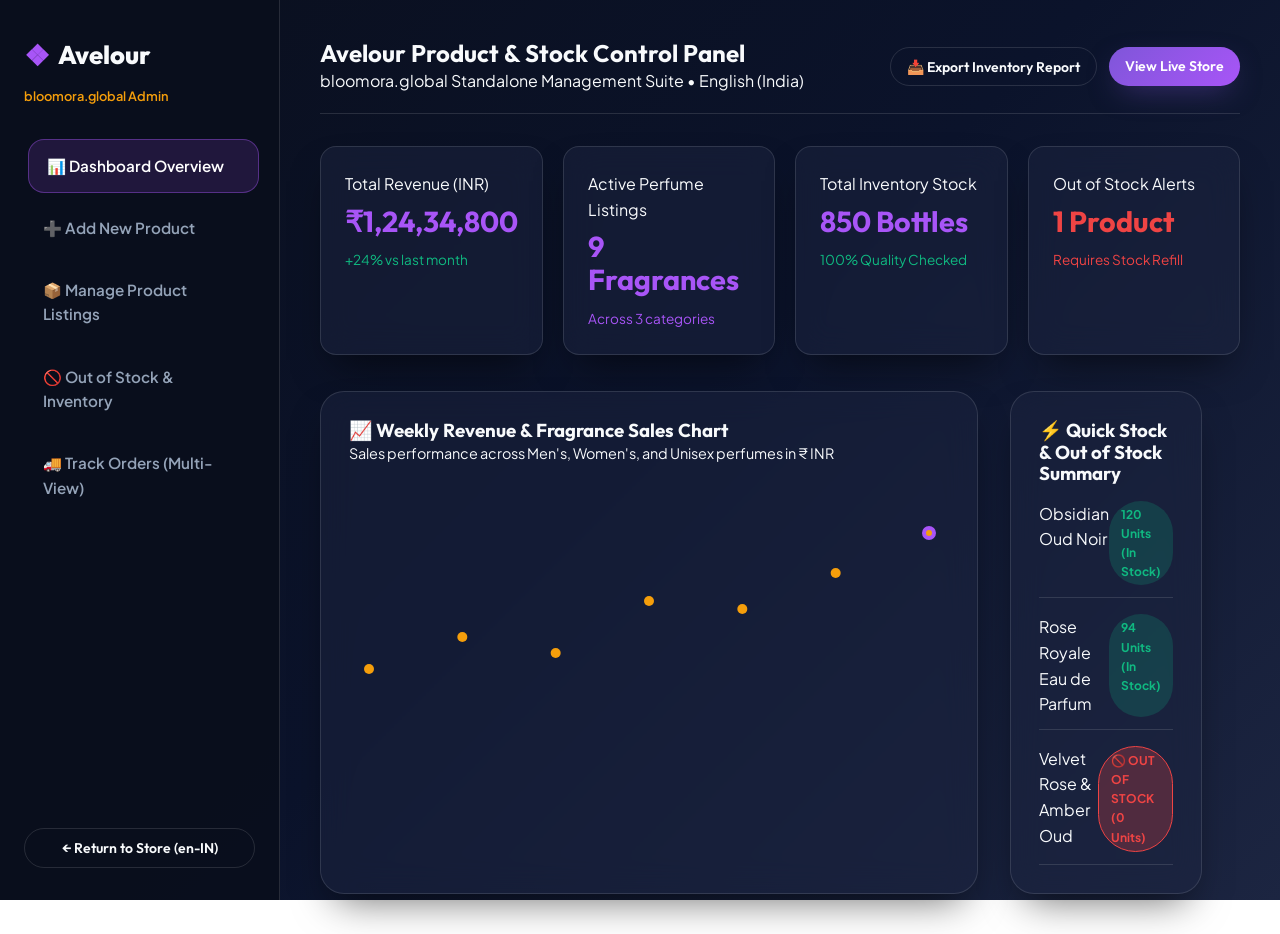
==== admin.html @ 365ddbf5 "Add files via upload" ====
<!DOCTYPE html>
<html lang="en-IN" data-theme="dark">
<head>
    <meta charset="UTF-8">
    <meta name="viewport" content="width=device-width, initial-scale=1.0">
    <meta name="description" content="Avelour (bloomora.global) Admin Panel - Add Products, Manage Listings, Out of Stock Control & Multi-View Tracking">
    <title>Avelour Admin Panel | Out of Stock & Inventory Control (bloomora.global)</title>
    
    <!-- Google Fonts -->
    <link rel="preconnect" href="https://fonts.googleapis.com">
    <link rel="preconnect" href="https://fonts.gstatic.com" crossorigin>
    <link href="https://fonts.googleapis.com/css2?family=Outfit:wght@300;400;500;600;700;800&family=Plus+Jakarta+Sans:wght@300;400;500;600;700&display=swap" rel="stylesheet">
    
    <!-- Core Stylesheet -->
    <link rel="stylesheet" href="index.css">
    
    <style>
        .admin-layout {
            display: grid;
            grid-template-columns: 280px 1fr;
            min-height: 100vh;
        }

        .admin-sidebar {
            background: rgba(10, 15, 29, 0.98);
            border-right: 1px solid var(--border-color);
            padding: 32px 24px;
            display: flex;
            flex-direction: column;
            gap: 32px;
            position: sticky;
            top: 0;
            height: 100vh;
        }

        .admin-nav {
            list-style: none;
            display: flex;
            flex-direction: column;
            gap: 8px;
        }

        .admin-nav li {
            padding: 14px 18px;
            border-radius: var(--radius-md);
            color: var(--text-muted);
            cursor: pointer;
            font-weight: 600;
            display: flex;
            align-items: center;
            gap: 12px;
            font-size: 0.95rem;
            transition: all 0.3s var(--transition-smooth);
            border: 1px solid transparent;
        }

        .admin-nav li.active, .admin-nav li:hover {
            background: rgba(168, 85, 247, 0.15);
            border-color: rgba(168, 85, 247, 0.4);
            color: #FFFFFF;
            transform: translateX(4px);
        }

        .admin-main {
            padding: 40px;
            overflow-y: auto;
            background: var(--bg-main);
        }

        .admin-header-row {
            display: flex;
            justify-content: space-between;
            align-items: center;
            margin-bottom: 32px;
            padding-bottom: 20px;
            border-bottom: 1px solid var(--border-color);
        }

        .metrics-row {
            display: grid;
            grid-template-columns: repeat(4, 1fr);
            gap: 20px;
            margin-bottom: 36px;
        }

        .metric-card-box {
            padding: 24px;
            border-radius: var(--radius-md);
            background: var(--bg-card);
            border: 1px solid var(--border-color);
        }

        .metric-card-box h3 {
            font-size: 1.8rem;
            margin: 8px 0;
            color: var(--secondary);
        }

        .tab-panel {
            display: none;
        }

        .tab-panel.active {
            display: block;
            animation: fadeIn 0.4s ease;
        }

        @keyframes fadeIn {
            from { opacity: 0; transform: translateY(10px); }
            to { opacity: 1; transform: translateY(0); }
        }

        .admin-table {
            width: 100%;
            border-collapse: collapse;
            margin-top: 16px;
        }

        .admin-table th, .admin-table td {
            padding: 14px 16px;
            text-align: left;
            border-bottom: 1px solid var(--border-color);
            font-size: 0.9rem;
        }

        .admin-table th {
            color: var(--text-muted);
            font-weight: 700;
            text-transform: uppercase;
            letter-spacing: 1px;
            font-size: 0.8rem;
        }

        .img-preview-thumb {
            width: 50px;
            height: 50px;
            object-fit: cover;
            border-radius: 8px;
            border: 1px solid var(--border-color);
        }

        .status-pill {
            padding: 4px 12px;
            border-radius: 99px;
            font-size: 0.75rem;
            font-weight: 700;
            display: inline-block;
        }

        .status-active { background: rgba(16, 185, 129, 0.2); color: #10B981; }
        .status-low { background: rgba(245, 158, 11, 0.2); color: #F59E0B; }
        .status-out { background: rgba(239, 68, 68, 0.25); color: #EF4444; border: 1px solid #EF4444; }

        .view-switcher-tabs {
            display: flex;
            gap: 12px;
            margin-bottom: 24px;
        }

        .view-tab-btn {
            padding: 10px 20px;
            border-radius: 99px;
            background: rgba(255, 255, 255, 0.05);
            border: 1px solid var(--border-color);
            color: var(--text-muted);
            cursor: pointer;
            font-weight: 600;
            transition: all 0.3s ease;
        }

        .view-tab-btn.active {
            background: var(--primary);
            border-color: var(--secondary);
            color: #FFFFFF;
        }

        .kanban-grid {
            display: grid;
            grid-template-columns: repeat(4, 1fr);
            gap: 20px;
        }

        .kanban-col {
            background: rgba(255, 255, 255, 0.02);
            border: 1px solid var(--border-color);
            border-radius: var(--radius-md);
            padding: 20px;
        }

        .kanban-col-header {
            font-size: 0.9rem;
            font-weight: 700;
            text-transform: uppercase;
            letter-spacing: 1px;
            margin-bottom: 16px;
            color: var(--secondary);
            display: flex;
            justify-content: space-between;
        }

        .kanban-card {
            background: var(--bg-card);
            border: 1px solid var(--border-color);
            padding: 16px;
            border-radius: var(--radius-sm);
            margin-bottom: 12px;
        }
    </style>
</head>
<body>

    <div class="admin-layout">
        <!-- Sidebar Navigation -->
        <aside class="admin-sidebar">
            <a href="index.html" class="logo">
                <span class="logo-icon">❖</span> Avelour
            </a>
            <span style="font-size: 0.8rem; color: var(--accent); margin-top: -24px; font-weight: 600;">bloomora.global Admin</span>

            <ul class="admin-nav" id="admin-main-nav">
                <li class="active" data-panel="panel-overview">📊 Dashboard Overview</li>
                <li data-panel="panel-add-product">➕ Add New Product</li>
                <li data-panel="panel-manage-products">📦 Manage Product Listings</li>
                <li data-panel="panel-manage-stock">🚫 Out of Stock & Inventory</li>
                <li data-panel="panel-track-orders">🚚 Track Orders (Multi-View)</li>
            </ul>

            <div style="margin-top: auto; display: flex; flex-direction: column; gap: 10px;">
                <a href="index.html" class="btn btn-outline btn-block btn-sm">&larr; Return to Store (en-IN)</a>
            </div>
        </aside>

        <!-- Main Content Area -->
        <main class="admin-main">
            <!-- Header Bar -->
            <div class="admin-header-row">
                <div>
                    <h2>Avelour Product & Stock Control Panel</h2>
                    <span class="opacity-7">bloomora.global Standalone Management Suite • English (India)</span>
                </div>
                <div style="display: flex; gap: 12px;">
                    <button class="btn btn-outline btn-sm" id="export-reports-btn">📥 Export Inventory Report</button>
                    <a href="index.html" class="btn btn-primary btn-sm">View Live Store</a>
                </div>
            </div>

            <!-- Global Key KPI Cards -->
            <div class="metrics-row">
                <div class="metric-card-box glass-card">
                    <span class="opacity-7">Total Revenue (INR)</span>
                    <h3 id="stat-revenue">₹1,24,34,800</h3>
                    <span style="color: #10B981; font-size: 0.85rem;">+24% vs last month</span>
                </div>
                <div class="metric-card-box glass-card">
                    <span class="opacity-7">Active Perfume Listings</span>
                    <h3 id="stat-listings">9 Fragrances</h3>
                    <span style="color: var(--secondary); font-size: 0.85rem;">Across 3 categories</span>
                </div>
                <div class="metric-card-box glass-card">
                    <span class="opacity-7">Total Inventory Stock</span>
                    <h3 id="stat-units">850 Bottles</h3>
                    <span style="color: #10B981; font-size: 0.85rem;">100% Quality Checked</span>
                </div>
                <div class="metric-card-box glass-card">
                    <span class="opacity-7">Out of Stock Alerts</span>
                    <h3 id="stat-out" style="color: #EF4444;">1 Product</h3>
                    <span style="color: #EF4444; font-size: 0.85rem;">Requires Stock Refill</span>
                </div>
            </div>

            <!-- ==========================================================================
                 PANEL 1: DASHBOARD OVERVIEW
                 ========================================================================== -->
            <div class="tab-panel active" id="panel-overview">
                <div style="display: grid; grid-template-columns: 1.2fr 0.8fr; gap: 32px;">
                    <div class="glass-card" style="padding: 28px;">
                        <h3>📈 Weekly Revenue & Fragrance Sales Chart</h3>
                        <p class="opacity-7" style="font-size: 0.9rem; margin-bottom: 20px;">Sales performance across Men's, Women's, and Unisex perfumes in ₹ INR</p>
                        <canvas id="overview-chart" width="600" height="260"></canvas>
                    </div>

                    <div class="glass-card" style="padding: 28px;">
                        <h3>⚡ Quick Stock & Out of Stock Summary</h3>
                        <ul style="list-style: none; display: flex; flex-direction: column; gap: 16px; margin-top: 16px;">
                            <li style="display: flex; justify-content: space-between; padding-bottom: 12px; border-bottom: 1px solid var(--border-color);">
                                <span>Obsidian Oud Noir</span>
                                <span class="status-pill status-active">120 Units (In Stock)</span>
                            </li>
                            <li style="display: flex; justify-content: space-between; padding-bottom: 12px; border-bottom: 1px solid var(--border-color);">
                                <span>Rose Royale Eau de Parfum</span>
                                <span class="status-pill status-active">94 Units (In Stock)</span>
                            </li>
                            <li style="display: flex; justify-content: space-between; padding-bottom: 12px; border-bottom: 1px solid var(--border-color);">
                                <span>Velvet Rose & Amber Oud</span>
                                <span class="status-pill status-out">🚫 OUT OF STOCK (0 Units)</span>
                            </li>
                        </ul>
                    </div>
                </div>
            </div>

            <!-- ==========================================================================
                 PANEL 2: ADD NEW PRODUCT & PHOTO
                 ========================================================================== -->
            <div class="tab-panel" id="panel-add-product">
                <div class="glass-card" style="padding: 36px; max-width: 900px; margin: 0 auto;">
                    <h3>➕ Add & Publish New Fragrance Product</h3>
                    <p class="opacity-7" style="font-size: 0.9rem; margin-bottom: 24px;">Upload perfume photos, set notes, price in ₹ INR, and configure Stock Availability</p>

                    <form id="admin-add-product-form" class="form-grid">
                        <div class="form-group span-2">
                            <label>Product Name / Fragrance Title</label>
                            <input type="text" id="new-prod-name" placeholder="e.g. Imperial Sapphire Oud Eau de Parfum" required>
                        </div>

                        <div class="form-group">
                            <label>Fragrance Category</label>
                            <select id="new-prod-cat" class="country-select" style="padding: 12px;">
                                <option value="men-perfume">👔 Men's Perfume</option>
                                <option value="women-perfume">🌸 Women's Perfume</option>
                                <option value="unisex-perfume">✨ Unisex Perfume</option>
                            </select>
                        </div>

                        <div class="form-group">
                            <label>Price in ₹ INR</label>
                            <input type="number" id="new-prod-price" placeholder="18500" required>
                        </div>

                        <div class="form-group">
                            <label>Fragrance Edition Tag</label>
                            <input type="text" id="new-prod-tag" placeholder="e.g. Atelier Edition / Limited Drop" required>
                        </div>

                        <div class="form-group">
                            <label>Initial Stock Inventory Units</label>
                            <input type="number" id="new-prod-stock" value="100" placeholder="100" required>
                        </div>

                        <div class="form-group span-2" style="background: rgba(239, 68, 68, 0.1); border: 1px solid rgba(239, 68, 68, 0.3); padding: 16px; border-radius: 8px; margin: 8px 0;">
                            <label style="display: flex; align-items: center; gap: 10px; cursor: pointer; color: #FCA5A5; font-weight: 700; margin: 0;">
                                <input type="checkbox" id="new-prod-outofstock" style="width: 20px; height: 20px;">
                                <span>🚫 Mark this product as OUT OF STOCK immediately upon publishing</span>
                            </label>
                        </div>

                        <div class="form-group span-2">
                            <label>Fragrance Notes & Detailed Description</label>
                            <textarea id="new-prod-desc" style="width: 100%; background: var(--bg-surface); border: 1px solid var(--border-color); color: white; padding: 12px; border-radius: 8px; min-height: 90px;" placeholder="Top Notes: Calabrian Bergamot; Heart Notes: Damask Rose; Base Notes: Smoked Cambodian Oud..." required></textarea>
                        </div>

                        <div class="form-group span-2">
                            <label>Product Photo File / URL</label>
                            <div style="display: flex; gap: 16px; align-items: center;">
                                <input type="text" id="new-prod-img" placeholder="assets/men_perfume.jpg" value="assets/men_perfume.jpg" style="flex: 1;" required>
                                <img id="photo-preview" src="assets/men_perfume.jpg" class="img-preview-thumb" alt="Preview">
                            </div>
                        </div>

                        <div class="form-group span-2" style="margin-top: 16px;">
                            <button type="submit" class="btn btn-primary btn-block magnetic-btn" style="padding: 16px;">
                                🚀 Publish Product to Live Store Catalog
                            </button>
                        </div>
                    </form>
                </div>
            </div>

            <!-- ==========================================================================
                 PANEL 3: MANAGE PRODUCT LISTINGS
                 ========================================================================== -->
            <div class="tab-panel" id="panel-manage-products">
                <div class="glass-card" style="padding: 32px;">
                    <div style="display: flex; justify-content: space-between; align-items: center; margin-bottom: 20px;">
                        <h3>📦 Manage Active Product Listings & Availability</h3>
                        <div style="display: flex; gap: 12px;">
                            <input type="text" id="search-listings-input" placeholder="Search perfume..." style="padding: 8px 16px; width: 220px;">
                            <select id="filter-cat-select" class="country-select" style="padding: 8px 12px;">
                                <option value="all">All Categories</option>
                                <option value="men-perfume">Men's Perfumes</option>
                                <option value="women-perfume">Women's Perfumes</option>
                                <option value="unisex-perfume">Unisex Perfumes</option>
                            </select>
                        </div>
                    </div>

                    <table class="admin-table">
                        <thead>
                            <tr>
                                <th>Photo</th>
                                <th>Perfume Title</th>
                                <th>Category</th>
                                <th>Price (INR)</th>
                                <th>Tag</th>
                                <th>Stock Status</th>
                                <th>Quick Actions</th>
                            </tr>
                        </thead>
                        <tbody id="listings-tbody">
                            <!-- Rendered dynamically -->
                        </tbody>
                    </table>
                </div>
            </div>

            <!-- ==========================================================================
                 PANEL 4: MANAGE STOCK & OUT OF STOCK CONTROLS
                 ========================================================================== -->
            <div class="tab-panel" id="panel-manage-stock">
                <div class="glass-card" style="padding: 32px;">
                    <div style="display: flex; justify-content: space-between; align-items: center; margin-bottom: 20px;">
                        <div>
                            <h3>📉 Out of Stock & Inventory Management</h3>
                            <span class="opacity-7" style="font-size: 0.85rem;">Control item availability, adjust stock quantities, and trigger instant Out of Stock status</span>
                        </div>
                        <button class="btn btn-outline btn-sm" id="bulk-refill-btn">⚡ Bulk Stock Refill (+50 Units)</button>
                    </div>

                    <table class="admin-table">
                        <thead>
                            <tr>
                                <th>Perfume Name</th>
                                <th>Category</th>
                                <th>Current Units</th>
                                <th>Quick Stock Modifier</th>
                                <th>Status</th>
                                <th>Out of Stock Toggle</th>
                            </tr>
                        </thead>
                        <tbody id="stock-tbody">
                            <!-- Rendered dynamically -->
                        </tbody>
                    </table>
                </div>
            </div>

            <!-- ==========================================================================
                 PANEL 5: TRACK ORDERS FROM DIFFERENT VIEWS
                 ========================================================================== -->
            <div class="tab-panel" id="panel-track-orders">
                <div class="glass-card" style="padding: 32px;">
                    <div style="display: flex; justify-content: space-between; align-items: center; margin-bottom: 24px;">
                        <div>
                            <h3>🚚 Track Orders (Multi-View Switcher)</h3>
                            <span class="opacity-7" style="font-size: 0.85rem;">View live customer dispatches via Table, Google Maps, or Status Kanban Board</span>
                        </div>

                        <!-- Multi-View Switcher Tabs -->
                        <div class="view-switcher-tabs">
                            <button class="view-tab-btn active" data-view="view-table">📋 Table View</button>
                            <button class="view-tab-btn" data-view="view-gmap">🗺️ Live Google Maps View</button>
                            <button class="view-tab-btn" data-view="view-kanban">📊 Status Kanban View</button>
                        </div>
                    </div>

                    <!-- View 1: Table List View -->
                    <div class="ord-view" id="view-table">
                        <table class="admin-table">
                            <thead>
                                <tr>
                                    <th>Order ID</th>
                                    <th>Customer Name</th>
                                    <th>Fragrance Item</th>
                                    <th>Total Amount</th>
                                    <th>Dispatch Date</th>
                                    <th>Live Status</th>
                                </tr>
                            </thead>
                            <tbody>
                                <tr>
                                    <td><strong>#AVELOUR-88192</strong></td>
                                    <td>Lady Eleanor Vance</td>
                                    <td>Rose Royale Eau de Parfum (x1)</td>
                                    <td>₹15,447.50</td>
                                    <td>July 26, 2026</td>
                                    <td><span class="status-pill status-active">● In Transit (GPS Active)</span></td>
                                </tr>
                                <tr>
                                    <td><strong>#AVELOUR-98214</strong></td>
                                    <td>Vikramaditya Thorne</td>
                                    <td>Obsidian Oud Noir (x1)</td>
                                    <td>₹20,040.00</td>
                                    <td>July 26, 2026</td>
                                    <td><span class="status-pill status-low">Processing</span></td>
                                </tr>
                            </tbody>
                        </table>
                    </div>

                    <!-- View 2: Live Canvas GPS Route Tracker (No Google API Trigger) -->
                    <div class="ord-view" id="view-gmap" style="display: none;">
                        <div style="position: relative; width: 100%; height: 340px; border-radius: 12px; overflow: hidden; border: 1px solid var(--border-color); background: radial-gradient(circle at center, #1C2541 0%, #0A0F1D 100%);">
                            <canvas id="admin-route-canvas" width="650" height="340" style="width: 100%; height: 100%; display: block;"></canvas>
                            <div style="position: absolute; bottom: 16px; left: 16px; background: rgba(10, 15, 29, 0.92); backdrop-filter: blur(10px); padding: 12px 20px; border-radius: 8px; border: 1px solid var(--border-color);">
                                <span class="opacity-7" style="font-size: 0.75rem; display: block;">LIVE DISPATCH ROUTE</span>
                                <strong style="color: var(--secondary);">Grasse Atelier, FR &rarr; New Delhi Cargo Airport Hub, IN</strong>
                            </div>
                        </div>
                    </div>

                    <!-- View 3: Status Kanban Board View -->
                    <div class="ord-view" id="view-kanban" style="display: none;">
                        <div class="kanban-grid">
                            <div class="kanban-col">
                                <div class="kanban-col-header">Pending <span>1</span></div>
                                <div class="kanban-card">
                                    <strong>#AVELOUR-99102</strong>
                                    <p class="opacity-7" style="font-size: 0.85rem; margin: 4px 0;">Jasmine Elixir & Silk</p>
                                    <span style="color: var(--accent); font-weight: 700; font-size: 0.85rem;">₹17,535.00</span>
                                </div>
                            </div>
                            <div class="kanban-col">
                                <div class="kanban-col-header">Processing <span>1</span></div>
                                <div class="kanban-card">
                                    <strong>#AVELOUR-98214</strong>
                                    <p class="opacity-7" style="font-size: 0.85rem; margin: 4px 0;">Obsidian Oud Noir</p>
                                    <span style="color: var(--accent); font-weight: 700; font-size: 0.85rem;">₹20,040.00</span>
                                </div>
                            </div>
                            <div class="kanban-col">
                                <div class="kanban-col-header">In Transit <span>1</span></div>
                                <div class="kanban-card">
                                    <strong>#AVELOUR-88192</strong>
                                    <p class="opacity-7" style="font-size: 0.85rem; margin: 4px 0;">Rose Royale Eau de Parfum</p>
                                    <span style="color: var(--accent); font-weight: 700; font-size: 0.85rem;">₹15,447.50</span>
                                </div>
                            </div>
                            <div class="kanban-col">
                                <div class="kanban-col-header">Delivered <span>2</span></div>
                                <div class="kanban-card">
                                    <strong>#AVELOUR-87100</strong>
                                    <p class="opacity-7" style="font-size: 0.85rem; margin: 4px 0;">Velvet Rose & Amber Oud</p>
                                    <span style="color: #10B981; font-weight: 700; font-size: 0.85rem;">Completed</span>
                                </div>
                            </div>
                        </div>
                    </div>
                </div>
            </div>
        </main>
    </div>

    <!-- Script Import for Data Management -->
    <script src="app.js"></script>
    <script>
        window.addEventListener('DOMContentLoaded', () => {
            // Sidebar Navigation Tab Switching
            const navItems = document.querySelectorAll('#admin-main-nav li');
            const panels = document.querySelectorAll('.tab-panel');

            navItems.forEach(item => {
                item.addEventListener('click', () => {
                    navItems.forEach(n => n.classList.remove('active'));
                    panels.forEach(p => p.classList.remove('active'));

                    item.classList.add('active');
                    const panelId = item.dataset.panel;
                    document.getElementById(panelId)?.classList.add('active');
                });
            });

            // Multi-View Switcher for Order Tracking
            const viewBtns = document.querySelectorAll('.view-tab-btn');
            const ordViews = document.querySelectorAll('.ord-view');

            viewBtns.forEach(btn => {
                btn.addEventListener('click', () => {
                    viewBtns.forEach(b => b.classList.remove('active'));
                    ordViews.forEach(v => v.style.display = 'none');

                    btn.classList.add('active');
                    const targetView = btn.dataset.view;
                    document.getElementById(targetView).style.display = 'block';
                });
            });

            // Live Image Preview on Input
            const imgInput = document.getElementById('new-prod-img');
            const imgPreview = document.getElementById('photo-preview');
            if (imgInput && imgPreview) {
                imgInput.addEventListener('input', () => {
                    imgPreview.src = imgInput.value.trim() || 'assets/men_perfume.jpg';
                });
            }

            // Render Product Listings with Out of Stock Toggles
            function renderAdminListings() {
                const tbody = document.getElementById('listings-tbody');
                if (!tbody || typeof PRODUCTS === 'undefined') return;

                tbody.innerHTML = PRODUCTS.map((p, idx) => {
                    const isOut = p.outOfStock === true;
                    return `
                        <tr>
                            <td><img src="${p.img}" class="img-preview-thumb"></td>
                            <td><strong>${p.name}</strong></td>
                            <td>${p.category === 'men-perfume' ? 'Men\'s Perfume' : p.category === 'women-perfume' ? 'Women\'s Perfume' : 'Unisex Perfume'}</td>
                            <td><strong>₹${(p.price * 83.5).toLocaleString('en-IN')}</strong></td>
                            <td><span style="font-size: 0.8rem; opacity: 0.8;">${p.tag}</span></td>
                            <td>
                                ${isOut ? '<span class="status-pill status-out">🚫 Out of Stock</span>' : '<span class="status-pill status-active">Active (In Stock)</span>'}
                            </td>
                            <td>
                                <button class="btn btn-sm ${isOut ? 'btn-primary' : 'btn-outline'}" onclick="toggleOutOfStock(${idx})">
                                    ${isOut ? '✅ Mark In Stock' : '🚫 Mark Out of Stock'}
                                </button>
                                <button class="btn btn-sm btn-outline" style="color: #EF4444;" onclick="alert('Listing ${p.name} deleted')">Delete</button>
                            </td>
                        </tr>
                    `;
                }).join('');
            }
            renderAdminListings();

            // Render Inventory Stock Table with Out of Stock Action
            function renderAdminStock() {
                const tbody = document.getElementById('stock-tbody');
                if (!tbody || typeof PRODUCTS === 'undefined') return;

                tbody.innerHTML = PRODUCTS.map((p, idx) => {
                    const isOut = p.outOfStock === true;
                    return `
                        <tr>
                            <td><strong>${p.name}</strong></td>
                            <td>${p.category}</td>
                            <td id="stock-val-${idx}"><strong>${isOut ? '0 Units' : '100 Units'}</strong></td>
                            <td>
                                <button class="btn btn-sm btn-outline" onclick="adjustStock('${idx}', -10)">-10</button>
                                <button class="btn btn-sm btn-outline" onclick="adjustStock('${idx}', 10)">+10</button>
                            </td>
                            <td>
                                ${isOut ? '<span class="status-pill status-out">🚫 OUT OF STOCK</span>' : '<span class="status-pill status-active">In Stock</span>'}
                            </td>
                            <td>
                                <button class="btn btn-sm ${isOut ? 'btn-primary' : 'btn-outline'}" style="${isOut ? '' : 'color: #EF4444; border-color: #EF4444;'}" onclick="toggleOutOfStock(${idx})">
                                    ${isOut ? '✅ Set In Stock (100 Units)' : '🚫 Force Out of Stock (0 Units)'}
                                </button>
                            </td>
                        </tr>
                    `;
                }).join('');
            }
            renderAdminStock();

            window.toggleOutOfStock = (idx) => {
                const prod = PRODUCTS[idx];
                if (!prod) return;
                prod.outOfStock = !prod.outOfStock;
                alert((prod.outOfStock ? '🚫 Marked "' : '✅ Marked "') + prod.name + (prod.outOfStock ? '" as OUT OF STOCK on live store!' : '" as IN STOCK on live store!'));
                renderAdminListings();
                renderAdminStock();
            };

            window.adjustStock = (idx, amount) => {
                alert('Stock adjusted by ' + amount + ' units for ' + PRODUCTS[idx].name);
            };

            // Handle Add Product Form Submit with Out of Stock Checkbox
            const addForm = document.getElementById('admin-add-product-form');
            if (addForm) {
                addForm.addEventListener('submit', (e) => {
                    e.preventDefault();
                    const name = document.getElementById('new-prod-name').value;
                    const price = document.getElementById('new-prod-price').value;
                    const isOut = document.getElementById('new-prod-outofstock').checked;
                    
                    const newProd = {
                        id: 'p_custom_' + Date.now(),
                        name: name,
                        category: document.getElementById('new-prod-cat').value,
                        price: parseFloat(price) / 83.5,
                        img: document.getElementById('new-prod-img').value || 'assets/men_perfume.jpg',
                        rating: 5.0,
                        reviews: 1,
                        tag: document.getElementById('new-prod-tag').value || 'Atelier Edition',
                        desc: document.getElementById('new-prod-desc').value,
                        outOfStock: isOut
                    };

                    PRODUCTS.unshift(newProd);
                    alert('✓ Successfully Published "' + name + '" (₹' + parseInt(price).toLocaleString('en-IN') + ')' + (isOut ? ' [Marked OUT OF STOCK]' : '') + ' to live store catalog!');
                    addForm.reset();
                    renderAdminListings();
                    renderAdminStock();
                });
            }

            // Draw Overview Chart
            const canvas = document.getElementById('overview-chart');
            if (canvas) {
                const ctx = canvas.getContext('2d');
                const data = [14000, 22000, 18000, 31000, 29000, 38000, 48000];
                ctx.beginPath();
                ctx.strokeStyle = '#A855F7';
                ctx.lineWidth = 4;
                data.forEach((val, idx) => {
                    const x = (idx / (data.length - 1)) * (canvas.width - 40) + 20;
                    const y = canvas.height - (val / 55000) * (canvas.height - 40) - 20;
                    if (idx === 0) ctx.moveTo(x, y);
                    else ctx.lineTo(x, y);
                    ctx.fillStyle = '#F59E0B';
                    ctx.beginPath();
                    ctx.arc(x, y, 5, 0, Math.PI * 2);
                    ctx.fill();
                });
                ctx.stroke();
            }

            // Draw Admin Route Map Canvas (No Google API Trigger)
            const routeCanvas = document.getElementById('admin-route-canvas');
            if (routeCanvas) {
                const ctx = routeCanvas.getContext('2d');
                let progress = 0;
                function animAdminRoute() {
                    ctx.clearRect(0, 0, routeCanvas.width, routeCanvas.height);
                    const p1 = { x: 80, y: 240 }, p2 = { x: 320, y: 80 }, p3 = { x: 560, y: 220 };
                    
                    // Route Curve
                    ctx.beginPath();
                    ctx.strokeStyle = 'rgba(168, 85, 247, 0.4)';
                    ctx.lineWidth = 3;
                    ctx.setLineDash([8, 6]);
                    ctx.moveTo(p1.x, p1.y);
                    ctx.quadraticCurveTo(p2.x, p2.y, p3.x, p3.y);
                    ctx.stroke();
                    ctx.setLineDash([]);

                    // Nodes
                    [p1, p3].forEach((pt, idx) => {
                        ctx.fillStyle = idx === 0 ? '#10B981' : '#F59E0B';
                        ctx.beginPath(); ctx.arc(pt.x, pt.y, 8, 0, Math.PI * 2); ctx.fill();
                    });

                    // Animated Courier
                    progress += 0.005; if (progress > 1) progress = 0;
                    const t = progress;
                    const cx = (1 - t) * (1 - t) * p1.x + 2 * (1 - t) * t * p2.x + t * t * p3.x;
                    const cy = (1 - t) * (1 - t) * p1.y + 2 * (1 - t) * t * p2.y + t * t * p3.y;

                    ctx.fillStyle = '#A855F7';
                    ctx.beginPath(); ctx.arc(cx, cy, 7, 0, Math.PI * 2); ctx.fill();
                    requestAnimationFrame(animAdminRoute);
                }
                animAdminRoute();
            }
        });
    </script>
</body>
</html>
---- index.css ----
/* ==========================================================================
   BLOOMORA LUXURY DESIGN SYSTEM
   Color Tokens: Primary #7F56D9, Secondary #A855F7, Accent #F59E0B
   Background: Light (#FFFFFF) / Dark (#0F172A)
   Glassmorphism + Dynamic Micro-animations + High-end Typography
   ========================================================================== */

:root {
    --primary: #7F56D9;
    --primary-hover: #6941C6;
    --primary-light: rgba(127, 86, 217, 0.15);
    --secondary: #A855F7;
    --accent: #F59E0B;
    
    /* Deep Luxury Dark Blue Background */
    --bg-dark: linear-gradient(135deg, #0A0F1D 0%, #0B132B 50%, #1C2541 100%);
    --bg-surface: rgba(11, 19, 43, 0.85);
    --bg-card: rgba(28, 37, 65, 0.5);
    --border-color: rgba(255, 255, 255, 0.12);
    --text-main: #F8FAFC;
    --text-muted: #94A3B8;
    
    --font-heading: 'Outfit', sans-serif;
    --font-body: 'Plus Jakarta Sans', sans-serif;
    
    --shadow-glow: 0 10px 30px -10px rgba(127, 86, 217, 0.5);
    --shadow-card: 0 20px 40px -15px rgba(0, 0, 0, 0.6);
    --radius-lg: 24px;
    --radius-md: 16px;
    --radius-sm: 8px;
    
    --transition-smooth: cubic-bezier(0.16, 1, 0.3, 1);
}

[data-theme="light"] {
    --bg-dark: linear-gradient(135deg, #0A0F1D 0%, #0B132B 50%, #1C2541 100%);
    --bg-surface: rgba(11, 19, 43, 0.9);
    --bg-card: rgba(28, 37, 65, 0.6);
    --border-color: rgba(255, 255, 255, 0.15);
    --text-main: #FFFFFF;
    --text-muted: #CBD5E1;
    --shadow-card: 0 20px 40px -15px rgba(0, 0, 0, 0.4);
}

/* Reset & Base */
*, *::before, *::after {
    box-sizing: border-box;
    margin: 0;
    padding: 0;
}

html {
    scroll-behavior: smooth;
    font-family: var(--font-body);
    background: linear-gradient(135deg, #0A0F1D 0%, #0B132B 50%, #1C2541 100%);
    background-attachment: fixed;
    color: var(--text-main);
    overflow-x: hidden;
}

body {
    background: linear-gradient(135deg, #0A0F1D 0%, #0B132B 50%, #1C2541 100%);
    background-attachment: fixed;
    color: var(--text-main);
    line-height: 1.6;
    transition: background 0.4s ease, color 0.4s ease;
}

/* Custom Glowing Cursor */
.cursor-glow {
    position: fixed;
    width: 300px;
    height: 300px;
    background: radial-gradient(circle, rgba(168, 85, 247, 0.25) 0%, rgba(127, 86, 217, 0) 70%);
    border-radius: 50%;
    pointer-events: none;
    transform: translate(-50%, -50%);
    z-index: 9998;
    transition: width 0.3s ease, height 0.3s ease;
}

.cursor-dot {
    position: fixed;
    width: 8px;
    height: 8px;
    background: var(--accent);
    border-radius: 50%;
    pointer-events: none;
    transform: translate(-50%, -50%);
    z-index: 9999;
    box-shadow: 0 0 10px var(--accent);
}

/* Layout Container */
.container {
    max-width: 1280px;
    margin: 0 auto;
    padding: 0 24px;
}

.section {
    padding: 100px 0;
    position: relative;
}

.bg-surface {
    background-color: var(--bg-surface);
}

/* Glassmorphism Card Utility */
.glass-card {
    background: var(--bg-card);
    backdrop-filter: blur(16px);
    -webkit-backdrop-filter: blur(16px);
    border: 1px solid var(--border-color);
    border-radius: var(--radius-lg);
    box-shadow: var(--shadow-card);
    transition: transform 0.4s var(--transition-smooth), border-color 0.4s ease, box-shadow 0.4s ease;
}

.glass-card:hover {
    border-color: rgba(168, 85, 247, 0.4);
}

/* Typography */
h1, h2, h3, h4, h5 {
    font-family: var(--font-heading);
    font-weight: 700;
    line-height: 1.15;
}

.gradient-text {
    background: linear-gradient(135deg, #7F56D9 0%, #A855F7 50%, #F59E0B 100%);
    -webkit-background-clip: text;
    -webkit-text-fill-color: transparent;
}

.serif-italic-accent {
    font-family: 'Playfair Display', Georgia, serif;
    font-style: italic;
    font-weight: 400;
    color: #E2E8F0;
    letter-spacing: 0.5px;
}

.glow-text-shimmer {
    background: linear-gradient(135deg, #A855F7 0%, #F59E0B 50%, #7F56D9 100%);
    background-size: 200% auto;
    -webkit-background-clip: text;
    -webkit-text-fill-color: transparent;
    animation: shineGlow 4s linear infinite;
    filter: drop-shadow(0 0 25px rgba(168, 85, 247, 0.4));
}

@keyframes shineGlow {
    0% { background-position: 0% center; }
    50% { background-position: 100% center; }
    100% { background-position: 0% center; }
}

.section-subtitle {
    display: inline-block;
    font-size: 0.85rem;
    font-weight: 700;
    letter-spacing: 2px;
    text-transform: uppercase;
    color: var(--secondary);
    margin-bottom: 12px;
}

.section-title {
    font-size: 2.75rem;
    margin-bottom: 16px;
}

.section-desc {
    color: var(--text-muted);
    font-size: 1.1rem;
    max-width: 600px;
    margin: 0 auto 40px auto;
}

.text-center { text-align: center; }

/* Buttons */
.btn {
    display: inline-flex;
    align-items: center;
    justify-content: center;
    gap: 8px;
    padding: 14px 28px;
    border-radius: 99px;
    font-family: var(--font-heading);
    font-weight: 600;
    font-size: 1rem;
    cursor: pointer;
    text-decoration: none;
    border: none;
    transition: all 0.3s var(--transition-smooth);
}

.btn-primary {
    background: linear-gradient(135deg, var(--primary) 0%, var(--secondary) 100%);
    color: #FFFFFF;
    box-shadow: var(--shadow-glow);
}

.btn-primary:hover {
    transform: translateY(-2px);
    box-shadow: 0 15px 35px -5px rgba(168, 85, 247, 0.6);
}

.btn-outline {
    background: transparent;
    color: var(--text-main);
    border: 1px solid var(--border-color);
}

.btn-outline:hover {
    border-color: var(--secondary);
    color: var(--secondary);
}

.btn-glass {
    background: rgba(255, 255, 255, 0.1);
    backdrop-filter: blur(10px);
    color: var(--text-main);
    border: 1px solid var(--border-color);
}

.btn-glass:hover {
    background: rgba(255, 255, 255, 0.2);
}

.btn-sm {
    padding: 8px 16px;
    font-size: 0.875rem;
}

.btn-block { width: 100%; }

/* Announcement Bar */
.announcement-bar {
    background: linear-gradient(90deg, #1E1B4B 0%, #311042 50%, #1E1B4B 100%);
    color: #FFFFFF;
    padding: 8px 0;
    font-size: 0.85rem;
    border-bottom: 1px solid rgba(255, 255, 255, 0.1);
}

.announcement-content {
    display: flex;
    justify-content: space-between;
    align-items: center;
}

.announcement-text {
    display: flex;
    align-items: center;
    gap: 12px;
}

.badge-flash {
    background: var(--accent);
    color: #000;
    font-weight: 800;
    padding: 2px 8px;
    border-radius: 4px;
    font-size: 0.75rem;
}

.code-highlight {
    color: var(--accent);
}

.countdown-timer {
    background: rgba(255, 255, 255, 0.15);
    padding: 2px 8px;
    border-radius: 4px;
    font-weight: 700;
}

.announcement-controls {
    display: flex;
    gap: 12px;
}

.meta-select {
    background: transparent;
    color: #FFFFFF;
    border: none;
    font-size: 0.8rem;
    cursor: pointer;
    outline: none;
}
.meta-select option {
    background: #0F172A;
    color: #FFF;
}

/* Header & Nav */
.header {
    position: sticky;
    top: 0;
    z-index: 1000;
    background: rgba(15, 23, 42, 0.75);
    backdrop-filter: blur(20px);
    -webkit-backdrop-filter: blur(20px);
    border-bottom: 1px solid var(--border-color);
    transition: all 0.3s ease;
}

[data-theme="light"] .header {
    background: rgba(255, 255, 255, 0.85);
}

.nav-container {
    display: flex;
    justify-content: space-between;
    align-items: center;
    height: 80px;
}

.logo {
    font-family: var(--font-heading);
    font-size: 1.6rem;
    font-weight: 800;
    color: var(--text-main);
    text-decoration: none;
    display: flex;
    align-items: center;
    gap: 8px;
}

.logo-icon {
    color: var(--secondary);
    font-size: 1.8rem;
}

.nav-list {
    display: flex;
    list-style: none;
    gap: 32px;
}

.nav-link {
    color: var(--text-muted);
    text-decoration: none;
    font-weight: 500;
    font-size: 0.95rem;
    transition: color 0.3s ease;
}

.nav-link:hover, .nav-link.active {
    color: var(--secondary);
}

.link-btn {
    background: none;
    border: none;
    cursor: pointer;
    font-family: inherit;
}

.nav-actions {
    display: flex;
    align-items: center;
    gap: 12px;
}

.action-btn {
    background: rgba(255, 255, 255, 0.05);
    border: 1px solid var(--border-color);
    color: var(--text-main);
    width: 44px;
    height: 44px;
    border-radius: 50%;
    display: flex;
    align-items: center;
    justify-content: center;
    cursor: pointer;
    position: relative;
    transition: all 0.3s ease;
}

.action-btn:hover {
    background: var(--primary-light);
    border-color: var(--secondary);
    color: var(--secondary);
    transform: scale(1.05);
}

.badge-count {
    position: absolute;
    top: -4px;
    right: -4px;
    background: var(--accent);
    color: #000;
    font-size: 0.7rem;
    font-weight: 800;
    width: 20px;
    height: 20px;
    border-radius: 50%;
    display: flex;
    align-items: center;
    justify-content: center;
}

.sun-icon { display: none; }
[data-theme="light"] .sun-icon { display: block; }
[data-theme="light"] .moon-icon { display: none; }

.menu-toggle {
    display: none;
    background: none;
    border: none;
    cursor: pointer;
}

/* Hero Section */
.hero-section {
    min-height: 90vh;
    display: flex;
    align-items: center;
    position: relative;
    overflow: hidden;
    padding: 60px 0;
}

.hero-particles {
    position: absolute;
    top: 0;
    left: 0;
    width: 100%;
    height: 100%;
    pointer-events: none;
    z-index: 1;
}

.video-bg-container {
    position: absolute;
    top: 0;
    left: 0;
    width: 100%;
    height: 100%;
    z-index: 0;
    overflow: hidden;
}

.hero-video {
    width: 100%;
    height: 100%;
    object-fit: cover;
    opacity: 0.25;
    filter: saturate(1.4) contrast(1.1);
}

.video-overlay {
    position: absolute;
    top: 0;
    left: 0;
    width: 100%;
    height: 100%;
    background: radial-gradient(circle at center, transparent 0%, #0A0F1D 90%);
}

.hero-container {
    position: relative;
    z-index: 2;
    display: grid;
    grid-template-columns: 1.2fr 0.8fr;
    align-items: center;
    gap: 40px;
}

.pill-tag {
    display: inline-flex;
    align-items: center;
    gap: 8px;
    padding: 6px 16px;
    border-radius: 99px;
    background: rgba(168, 85, 247, 0.15);
    border: 1px solid rgba(168, 85, 247, 0.3);
    color: var(--secondary);
    font-size: 0.85rem;
    font-weight: 600;
    margin-bottom: 24px;
}

.dot-pulse {
    width: 8px;
    height: 8px;
    background: var(--accent);
    border-radius: 50%;
    box-shadow: 0 0 8px var(--accent);
    animation: pulse 1.5s infinite;
}

@keyframes pulse {
    0% { transform: scale(0.95); opacity: 0.8; }
    50% { transform: scale(1.3); opacity: 1; }
    100% { transform: scale(0.95); opacity: 0.8; }
}

.hero-title {
    font-size: 3.5rem;
    font-family: var(--font-heading);
    font-weight: 800;
    letter-spacing: -1px;
    line-height: 1.15;
    margin-bottom: 20px;
}

.hero-subheadline {
    font-size: 1.25rem;
    color: var(--text-muted);
    margin-bottom: 36px;
    max-width: 580px;
}

.hero-actions {
    display: flex;
    gap: 16px;
    margin-bottom: 50px;
}

.hero-stats {
    display: flex;
    align-items: center;
    gap: 24px;
    padding-top: 24px;
    border-top: 1px solid var(--border-color);
}

.stat-item {
    display: flex;
    flex-direction: column;
}

.stat-num {
    font-family: var(--font-heading);
    font-size: 1.75rem;
    font-weight: 800;
    color: var(--text-main);
}

.stat-label {
    font-size: 0.85rem;
    color: var(--text-muted);
}

.stat-divider {
    width: 1px;
    height: 36px;
    background: var(--border-color);
}

/* Floating 3D Card */
.card-3d-wrapper {
    perspective: 1000px;
}

.card-3d-inner {
    padding: 24px;
    position: relative;
    transform-style: preserve-3d;
    transition: transform 0.2s ease-out;
}

.card-badge {
    position: absolute;
    top: 36px;
    left: 36px;
    background: rgba(15, 23, 42, 0.8);
    backdrop-filter: blur(8px);
    color: #FFF;
    padding: 4px 12px;
    border-radius: 99px;
    font-size: 0.75rem;
    font-weight: 600;
}

.card-3d-img {
    width: 100%;
    height: 320px;
    object-fit: cover;
    border-radius: var(--radius-md);
    margin-bottom: 20px;
}

.card-3d-details h3 {
    font-size: 1.4rem;
    margin-bottom: 8px;
}

.card-price-row {
    display: flex;
    justify-content: space-between;
    align-items: center;
    margin-bottom: 16px;
}

.card-price {
    font-size: 1.3rem;
    font-weight: 800;
    color: var(--accent);
}

.card-rating {
    font-size: 0.9rem;
    color: var(--text-muted);
}

/* Interactive Scent Metaphor Section */
.alchemy-interactive-wrapper {
    display: grid;
    grid-template-columns: 1fr 1fr;
    gap: 40px;
    align-items: center;
    padding: 40px;
}

.alchemy-notes-pyramid {
    display: flex;
    flex-direction: column;
    gap: 16px;
}

.alchemy-layer-card {
    padding: 20px 24px;
    border-radius: var(--radius-md);
    background: rgba(255, 255, 255, 0.03);
    border: 1px solid var(--border-color);
    cursor: pointer;
    transition: all 0.4s var(--transition-smooth);
}

.alchemy-layer-card.active, .alchemy-layer-card:hover {
    background: rgba(168, 85, 247, 0.12);
    border-color: var(--secondary);
    transform: translateX(10px);
    box-shadow: var(--shadow-glow);
}

.layer-badge {
    font-size: 0.75rem;
    font-weight: 700;
    letter-spacing: 1.5px;
    color: var(--accent);
    display: block;
    margin-bottom: 4px;
}

.alchemy-layer-card h4 {
    font-size: 1.15rem;
    margin-bottom: 6px;
}

.alchemy-layer-card p {
    font-size: 0.9rem;
    color: var(--text-muted);
    line-height: 1.5;
}

.alchemy-aura-visualizer {
    position: relative;
    display: flex;
    align-items: center;
    justify-content: center;
    min-height: 340px;
}

.aura-center-label {
    position: absolute;
    text-align: center;
    pointer-events: none;
    background: rgba(10, 15, 29, 0.85);
    backdrop-filter: blur(12px);
    padding: 20px 28px;
    border-radius: 50%;
    width: 200px;
    height: 200px;
    display: flex;
    flex-direction: column;
    align-items: center;
    justify-content: center;
    border: 1px solid var(--border-color);
    box-shadow: 0 0 30px rgba(168, 85, 247, 0.3);
}

/* Category Grid */
.categories-grid {
    display: grid;
    grid-template-columns: repeat(4, 1fr);
    gap: 24px;
}

.categories-3-col {
    grid-template-columns: repeat(3, 1fr);
}

.category-card {
    position: relative;
    height: 360px;
    overflow: hidden;
    cursor: pointer;
}

.category-card.span-2 {
    grid-column: span 2;
}

.category-card img {
    width: 100%;
    height: 100%;
    object-fit: cover;
    transition: transform 0.6s var(--transition-smooth);
}

.category-card:hover img {
    transform: scale(1.08);
}

.category-overlay {
    position: absolute;
    bottom: 0;
    left: 0;
    width: 100%;
    padding: 30px;
    background: linear-gradient(to top, rgba(15, 23, 42, 0.9) 0%, transparent 100%);
    color: #FFFFFF;
}

.cat-tag {
    font-size: 0.75rem;
    text-transform: uppercase;
    letter-spacing: 1px;
    color: var(--accent);
}

.category-overlay h3 {
    font-size: 1.75rem;
    margin: 4px 0;
}

.category-overlay p {
    font-size: 0.9rem;
    opacity: 0.8;
    margin-bottom: 12px;
}

.cat-arrow {
    font-size: 0.85rem;
    font-weight: 700;
    color: var(--secondary);
}

/* Product Cards Grid */
.section-header-flex {
    display: flex;
    justify-content: space-between;
    align-items: flex-end;
    margin-bottom: 40px;
}

.filter-tabs {
    display: flex;
    gap: 8px;
    background: var(--bg-surface);
    padding: 6px;
    border-radius: 99px;
    border: 1px solid var(--border-color);
}

.filter-btn {
    background: transparent;
    border: none;
    color: var(--text-muted);
    padding: 8px 18px;
    border-radius: 99px;
    font-weight: 600;
    cursor: pointer;
    transition: all 0.3s ease;
}

.filter-btn.active, .filter-btn:hover {
    background: var(--primary);
    color: #FFFFFF;
}

.product-grid {
    display: grid;
    grid-template-columns: repeat(4, 1fr);
    gap: 24px;
}

.product-card {
    padding: 16px;
    position: relative;
}

.product-img-wrapper {
    position: relative;
    height: 280px;
    border-radius: var(--radius-md);
    overflow: hidden;
    margin-bottom: 16px;
}

.product-img-wrapper img {
    width: 100%;
    height: 100%;
    object-fit: cover;
    transition: transform 0.5s ease;
}

.product-card:hover .product-img-wrapper img {
    transform: scale(1.05);
}

.product-actions-overlay {
    position: absolute;
    top: 12px;
    right: 12px;
    display: flex;
    flex-direction: column;
    gap: 8px;
    opacity: 0;
    transform: translateX(10px);
    transition: all 0.3s ease;
}

.product-card:hover .product-actions-overlay {
    opacity: 1;
    transform: translateX(0);
}

.icon-action-btn {
    background: rgba(15, 23, 42, 0.8);
    backdrop-filter: blur(8px);
    border: 1px solid var(--border-color);
    color: #FFF;
    width: 36px;
    height: 36px;
    border-radius: 50%;
    display: flex;
    align-items: center;
    justify-content: center;
    cursor: pointer;
    transition: background 0.3s ease;
}

.icon-action-btn:hover {
    background: var(--secondary);
}

.product-info h3 {
    font-size: 1.1rem;
    margin-bottom: 6px;
}

.product-meta {
    display: flex;
    justify-content: space-between;
    align-items: center;
    margin-top: 12px;
}

.product-price {
    font-size: 1.2rem;
    font-weight: 800;
    color: var(--secondary);
}

/* Trending Carousel */
.carousel-viewport {
    overflow: hidden;
    margin-top: 24px;
}

.carousel-track {
    display: flex;
    gap: 24px;
    transition: transform 0.5s var(--transition-smooth);
}

.carousel-nav {
    display: flex;
    gap: 8px;
}

.carousel-btn {
    background: var(--bg-card);
    border: 1px solid var(--border-color);
    color: var(--text-main);
    width: 44px;
    height: 44px;
    border-radius: 50%;
    cursor: pointer;
    font-size: 1.2rem;
}

/* Best Seller Banner */
.showcase-banner {
    display: grid;
    grid-template-columns: 1fr 1fr;
    gap: 40px;
    padding: 48px;
    align-items: center;
}

.showcase-visual {
    position: relative;
    border-radius: var(--radius-md);
    overflow: hidden;
}

.showcase-visual img {
    width: 100%;
    height: 420px;
    object-fit: cover;
}

.badge-accent {
    position: absolute;
    top: 20px;
    left: 20px;
    background: var(--accent);
    color: #000;
    font-weight: 800;
    padding: 6px 16px;
    border-radius: 99px;
    font-size: 0.85rem;
}

.showcase-title {
    font-size: 2.5rem;
    margin: 12px 0;
}

.showcase-desc {
    color: var(--text-muted);
    font-size: 1.05rem;
    margin-bottom: 24px;
}

.showcase-specs {
    display: flex;
    gap: 24px;
    margin-bottom: 32px;
}

.spec-box {
    background: rgba(255, 255, 255, 0.05);
    padding: 12px 20px;
    border-radius: var(--radius-sm);
    border: 1px solid var(--border-color);
}

.spec-val {
    display: block;
    font-weight: 700;
    font-size: 1.1rem;
}

.spec-key {
    font-size: 0.8rem;
    color: var(--text-muted);
}

.showcase-price-row {
    display: flex;
    align-items: center;
    gap: 20px;
}

.showcase-price {
    font-size: 2rem;
    font-weight: 800;
    color: var(--accent);
}

/* Why Choose Us & Testimonials Grid */
.features-grid, .testimonials-grid {
    display: grid;
    grid-template-columns: repeat(4, 1fr);
    gap: 24px;
}

.testimonials-grid {
    grid-template-columns: repeat(3, 1fr);
}

.feature-card, .testimonial-card {
    padding: 32px;
}

.feature-icon {
    width: 60px;
    height: 60px;
    background: var(--primary-light);
    color: var(--secondary);
    border-radius: var(--radius-md);
    display: flex;
    align-items: center;
    justify-content: center;
    margin-bottom: 20px;
}

.stars { color: var(--accent); margin-bottom: 12px; }

.testimonial-author {
    display: flex;
    align-items: center;
    gap: 12px;
    margin-top: 24px;
}

.avatar {
    width: 44px;
    height: 44px;
    border-radius: 50%;
    background: linear-gradient(135deg, var(--primary), var(--secondary));
    color: #FFF;
    display: flex;
    align-items: center;
    justify-content: center;
    font-weight: 700;
}

/* Newsletter Card */
.newsletter-card {
    padding: 60px;
    max-width: 800px;
    margin: 0 auto;
}

.newsletter-title {
    font-size: 2.5rem;
    margin: 16px 0 12px 0;
}

.newsletter-desc {
    color: var(--text-muted);
    margin-bottom: 32px;
}

.input-group {
    display: flex;
    gap: 12px;
    max-width: 500px;
    margin: 0 auto;
}

.input-group input {
    flex: 1;
    padding: 14px 20px;
    border-radius: 99px;
    border: 1px solid var(--border-color);
    background: rgba(255, 255, 255, 0.05);
    color: var(--text-main);
    outline: none;
}

/* Footer */
.footer {
    background: #090D16;
    color: #94A3B8;
    padding: 80px 0 40px 0;
    border-top: 1px solid var(--border-color);
}

.footer-content {
    display: grid;
    grid-template-columns: 2fr 1fr 1fr 1fr;
    gap: 40px;
    margin-bottom: 60px;
}

.footer-logo { color: #FFFFFF; }

.footer-col h4 {
    color: #FFFFFF;
    margin-bottom: 20px;
}

.footer-col ul {
    list-style: none;
    display: flex;
    flex-direction: column;
    gap: 12px;
}

.footer-col a {
    color: #94A3B8;
    text-decoration: none;
    transition: color 0.3s ease;
}

.footer-col a:hover { color: var(--secondary); }

.social-links {
    display: flex;
    gap: 12px;
    margin-top: 20px;
}

.social-links a {
    width: 36px;
    height: 36px;
    border-radius: 50%;
    background: rgba(255, 255, 255, 0.05);
    display: flex;
    align-items: center;
    justify-content: center;
    font-size: 0.8rem;
    font-weight: 700;
}

/* Modals & Drawers */
.modal, .drawer {
    position: fixed;
    top: 0;
    left: 0;
    width: 100%;
    height: 100%;
    z-index: 2000;
    display: none;
    align-items: center;
    justify-content: center;
}

.modal.active, .drawer.active {
    display: flex;
}

.modal-backdrop, .drawer-backdrop {
    position: absolute;
    top: 0;
    left: 0;
    width: 100%;
    height: 100%;
    background: rgba(15, 23, 42, 0.8);
    backdrop-filter: blur(12px);
}

.modal-content {
    position: relative;
    z-index: 2001;
    width: 90%;
    max-width: 900px;
    max-height: 90vh;
    overflow-y: auto;
    padding: 40px;
}

.modal-close {
    position: absolute;
    top: 20px;
    right: 20px;
    background: none;
    border: none;
    color: var(--text-main);
    font-size: 2rem;
    cursor: pointer;
}

.drawer-content {
    position: absolute;
    right: 0;
    top: 0;
    width: 480px;
    height: 100%;
    z-index: 2001;
    display: flex;
    flex-direction: column;
    border-radius: 0;
    border-left: 1px solid var(--border-color);
}

.drawer-header {
    padding: 24px;
    border-bottom: 1px solid var(--border-color);
    display: flex;
    justify-content: space-between;
    align-items: center;
}

.drawer-body {
    flex: 1;
    overflow-y: auto;
    padding: 24px;
}

.drawer-footer {
    padding: 24px;
    border-top: 1px solid var(--border-color);
}

/* AI Search Modal */
.search-header-input {
    display: flex;
    align-items: center;
    gap: 16px;
    border-bottom: 1px solid var(--border-color);
    padding-bottom: 16px;
}

.search-header-input input {
    flex: 1;
    background: none;
    border: none;
    color: var(--text-main);
    font-size: 1.25rem;
    outline: none;
}

.trending-tags {
    margin: 20px 0;
    display: flex;
    align-items: center;
    gap: 8px;
    flex-wrap: wrap;
}

.tag-btn {
    background: rgba(255, 255, 255, 0.05);
    border: 1px solid var(--border-color);
    color: var(--text-main);
    padding: 4px 12px;
    border-radius: 99px;
    font-size: 0.8rem;
    cursor: pointer;
}

/* 360 Turntable Viewer */
.quickview-grid {
    display: grid;
    grid-template-columns: 1fr 1fr;
    gap: 40px;
}

.turntable-container {
    background: rgba(0, 0, 0, 0.3);
    border-radius: var(--radius-md);
    padding: 20px;
    text-align: center;
    cursor: grab;
}

.turntable-hint {
    font-size: 0.8rem;
    color: var(--text-muted);
    margin-top: 10px;
}

/* Multi-Step Checkout */
.checkout-progress {
    display: flex;
    align-items: center;
    justify-content: space-between;
    margin-bottom: 30px;
}

.step-dot {
    font-weight: 700;
    color: var(--text-muted);
}

.step-dot.active {
    color: var(--secondary);
}

.step-line {
    flex: 1;
    height: 2px;
    background: var(--border-color);
    margin: 0 16px;
}

.form-grid {
    display: grid;
    grid-template-columns: 1fr 1fr;
    gap: 16px;
    margin-bottom: 24px;
}

.form-group {
    display: flex;
    flex-direction: column;
    gap: 6px;
}

.form-group.span-2 { grid-column: span 2; }

.form-group input {
    padding: 12px 16px;
    border-radius: var(--radius-sm);
    border: 1px solid var(--border-color);
    background: rgba(255, 255, 255, 0.05);
    color: var(--text-main);
    outline: none;
}

.step-actions {
    display: flex;
    justify-content: space-between;
    margin-top: 24px;
}

.checkout-step { display: none; }
.checkout-step.active { display: block; }

/* AI Chatbot Widget */
.chat-widget {
    position: fixed;
    bottom: 30px;
    right: 30px;
    z-index: 1500;
}

.chat-toggle-btn {
    width: 60px;
    height: 60px;
    border-radius: 50%;
    background: linear-gradient(135deg, var(--primary), var(--secondary));
    color: #FFF;
    border: none;
    font-size: 1.5rem;
    cursor: pointer;
    box-shadow: var(--shadow-glow);
    display: flex;
    align-items: center;
    justify-content: center;
}

.chat-window {
    position: absolute;
    bottom: 75px;
    right: 0;
    width: 360px;
    height: 480px;
    display: none;
    flex-direction: column;
    padding: 0;
    overflow: hidden;
}

.chat-window.active { display: flex; }

.chat-header {
    padding: 16px;
    border-bottom: 1px solid var(--border-color);
    display: flex;
    justify-content: space-between;
    align-items: center;
    background: rgba(15, 23, 42, 0.9);
}

.chat-messages {
    flex: 1;
    padding: 16px;
    overflow-y: auto;
    display: flex;
    flex-direction: column;
    gap: 12px;
}

.chat-msg {
    max-width: 80%;
    padding: 10px 14px;
    border-radius: 16px;
    font-size: 0.9rem;
}

.chat-msg.bot {
    background: rgba(255, 255, 255, 0.1);
    align-self: flex-start;
}

.chat-msg.user {
    background: var(--primary);
    color: #FFF;
    align-self: flex-end;
}

.chat-quick-prompts {
    padding: 8px 16px;
    display: flex;
    gap: 8px;
    overflow-x: auto;
}

.prompt-chip {
    background: rgba(255, 255, 255, 0.05);
    border: 1px solid var(--border-color);
    color: var(--text-main);
    padding: 4px 10px;
    border-radius: 99px;
    font-size: 0.75rem;
    white-space: nowrap;
    cursor: pointer;
}

.chat-input-row {
    padding: 12px;
    border-top: 1px solid var(--border-color);
    display: flex;
    gap: 8px;
}

.chat-input-row input {
    flex: 1;
    background: rgba(255, 255, 255, 0.05);
    border: 1px solid var(--border-color);
    color: var(--text-main);
    padding: 8px 12px;
    border-radius: 99px;
    outline: none;
}

/* Auth Method Switcher & Phone / OTP Styles */
.auth-method-switcher {
    display: flex;
    gap: 8px;
    margin: 16px 0;
    background: rgba(255, 255, 255, 0.05);
    padding: 4px;
    border-radius: 99px;
    border: 1px solid var(--border-color);
}

.method-btn {
    flex: 1;
    background: transparent;
    border: none;
    color: var(--text-muted);
    padding: 8px 12px;
    border-radius: 99px;
    font-size: 0.85rem;
    font-weight: 600;
    cursor: pointer;
    transition: all 0.3s ease;
}

.method-btn.active, .method-btn:hover {
    background: var(--primary);
    color: #FFFFFF;
}

.phone-input-row {
    display: flex;
    gap: 8px;
}

.country-select {
    background: rgba(255, 255, 255, 0.05);
    border: 1px solid var(--border-color);
    color: var(--text-main);
    padding: 12px 8px;
    border-radius: var(--radius-sm);
    font-size: 0.9rem;
    outline: none;
    cursor: pointer;
}

.country-select option {
    background: #0F172A;
    color: #FFF;
}

.phone-input-row input {
    flex: 1;
}

.otp-inputs-row {
    display: flex;
    gap: 8px;
    justify-content: center;
    margin-top: 6px;
}

.otp-digit {
    width: 44px;
    height: 48px;
    text-align: center;
    font-size: 1.25rem;
    font-weight: 800;
    border-radius: var(--radius-sm);
    border: 1px solid var(--border-color);
    background: rgba(255, 255, 255, 0.05);
    color: var(--secondary);
    outline: none;
    transition: border-color 0.3s ease;
}

.otp-digit:focus {
    border-color: var(--secondary);
    box-shadow: 0 0 10px rgba(168, 85, 247, 0.4);
}

/* Full Product Page Modal & Zoom Styles */
.full-screen-modal .modal-content {
    width: 96%;
    max-width: 1200px;
    height: 94vh;
    border-radius: var(--radius-lg);
    padding: 40px;
}

.product-breadcrumbs {
    font-size: 0.85rem;
    color: var(--text-muted);
    margin-bottom: 24px;
}

.product-breadcrumbs a {
    color: var(--text-muted);
    text-decoration: none;
}

.product-breadcrumbs a:hover {
    color: var(--secondary);
}

.product-page-grid {
    display: grid;
    grid-template-columns: 1fr 1fr;
    gap: 48px;
    margin-bottom: 50px;
}

.gallery-thumbs {
    display: flex;
    gap: 12px;
    margin-bottom: 16px;
}

.thumb-img {
    width: 70px;
    height: 70px;
    object-fit: cover;
    border-radius: var(--radius-sm);
    border: 2px solid transparent;
    cursor: pointer;
}

.thumb-img.active {
    border-color: var(--secondary);
}

.thumb-badge-tab {
    width: 70px;
    height: 70px;
    background: var(--primary-light);
    color: var(--secondary);
    border-radius: var(--radius-sm);
    display: flex;
    align-items: center;
    justify-content: center;
    font-weight: 800;
    cursor: pointer;
}

.zoom-image-container {
    position: relative;
    overflow: hidden;
    border-radius: var(--radius-md);
    height: 480px;
    background: rgba(0,0,0,0.2);
}

.zoom-image-container img {
    width: 100%;
    height: 100%;
    object-fit: cover;
    transition: transform 0.3s ease;
}

.zoom-image-container:hover img {
    transform: scale(1.4);
    cursor: zoom-in;
}

.pp-rating-row {
    display: flex;
    align-items: center;
    gap: 12px;
    margin: 12px 0 20px 0;
    font-size: 0.9rem;
}

.badge-stock {
    background: rgba(16, 185, 129, 0.15);
    color: #10B981;
    padding: 2px 10px;
    border-radius: 99px;
    font-weight: 700;
    font-size: 0.75rem;
}

.pp-price-box {
    margin-bottom: 20px;
}

.pp-price {
    font-size: 2.25rem;
    font-weight: 800;
    color: var(--accent);
}

.pp-tax-note {
    display: block;
    font-size: 0.8rem;
    color: var(--text-muted);
}

.color-swatches {
    display: flex;
    gap: 12px;
    margin-top: 8px;
}

.swatch {
    width: 32px;
    height: 32px;
    border-radius: 50%;
    cursor: pointer;
    border: 2px solid transparent;
    transition: transform 0.2s ease;
}

.swatch.active, .swatch:hover {
    transform: scale(1.2);
    border-color: #FFF;
}

.pp-option-group {
    margin-bottom: 20px;
}

.pp-actions-row {
    display: flex;
    gap: 12px;
    margin: 28px 0;
}

.pp-specs-accordion details {
    background: rgba(255, 255, 255, 0.03);
    border: 1px solid var(--border-color);
    border-radius: var(--radius-sm);
    padding: 12px 16px;
    margin-bottom: 8px;
}

.pp-specs-accordion summary {
    font-weight: 700;
    cursor: pointer;
}

.reviews-grid {
    display: grid;
    grid-template-columns: 240px 1fr;
    gap: 24px;
    margin-top: 20px;
}

.review-score-box {
    padding: 24px;
    text-align: center;
}

.score-num {
    font-size: 3rem;
    font-weight: 800;
    color: var(--accent);
}

.review-card {
    padding: 16px;
    margin-bottom: 12px;
}

.sticky-buy-bar {
    position: sticky;
    bottom: 0;
    left: 0;
    width: 100%;
    padding: 16px 24px;
    display: flex;
    justify-content: space-between;
    align-items: center;
    z-index: 100;
    border-radius: var(--radius-md);
    margin-top: 40px;
}

.sticky-product-info {
    display: flex;
    align-items: center;
    gap: 12px;
}

.sticky-product-info img {
    width: 48px;
    height: 48px;
    object-fit: cover;
    border-radius: var(--radius-sm);
}

/* Responsive Breakpoints */
@media (max-width: 1024px) {
    .hero-container { grid-template-columns: 1fr; text-align: center; }
    .hero-subheadline { margin-left: auto; margin-right: auto; }
    .hero-actions { justify-content: center; }
    .hero-stats { justify-content: center; }
    .categories-grid, .product-grid, .features-grid { grid-template-columns: repeat(2, 1fr); }
    .category-card.span-2 { grid-column: span 2; }
    .showcase-banner { grid-template-columns: 1fr; }
    .footer-content { grid-template-columns: 1fr 1fr; }
}

@media (max-width: 640px) {
    .categories-grid, .product-grid, .features-grid, .testimonials-grid { grid-template-columns: 1fr; }
    .category-card.span-2 { grid-column: span 1; }
    .hero-title { font-size: 2.75rem; }
    .drawer-content { width: 100%; }
}

/* Floating WhatsApp Service Department Quick Chat Button */
.whatsapp-float-btn {
    position: fixed;
    bottom: 28px;
    right: 96px;
    width: 60px;
    height: 60px;
    background: linear-gradient(135deg, #25D366 0%, #128C7E 100%);
    border-radius: 50%;
    display: flex;
    align-items: center;
    justify-content: center;
    box-shadow: 0 8px 24px rgba(37, 211, 102, 0.4);
    z-index: 999;
    cursor: pointer;
    transition: transform 0.3s ease, box-shadow 0.3s ease;
    text-decoration: none;
}

.whatsapp-float-btn:hover {
    transform: scale(1.1);
    box-shadow: 0 12px 32px rgba(37, 211, 102, 0.6);
}

.whatsapp-badge-pulse {
    position: absolute;
    top: 2px;
    right: 2px;
    width: 14px;
    height: 14px;
    background: #10B981;
    border: 2px solid #0A0F1D;
    border-radius: 50%;
    animation: waPulse 1.5s infinite;
}

@keyframes waPulse {
    0% { transform: scale(0.9); opacity: 0.8; }
    50% { transform: scale(1.3); opacity: 1; }
    100% { transform: scale(0.9); opacity: 0.8; }
}

.whatsapp-tooltip {
    position: absolute;
    right: 70px;
    white-space: nowrap;
    background: rgba(10, 15, 29, 0.95);
    color: #FFFFFF;
    font-size: 0.8rem;
    font-weight: 600;
    padding: 6px 12px;
    border-radius: 6px;
    border: 1px solid rgba(37, 211, 102, 0.4);
    opacity: 0;
    pointer-events: none;
    transition: opacity 0.3s ease, transform 0.3s ease;
    transform: translateX(10px);
}

.whatsapp-float-btn:hover .whatsapp-tooltip {
    opacity: 1;
    transform: translateX(0);
}    .nav-list { display: none; }
    .menu-toggle { display: block; }
}
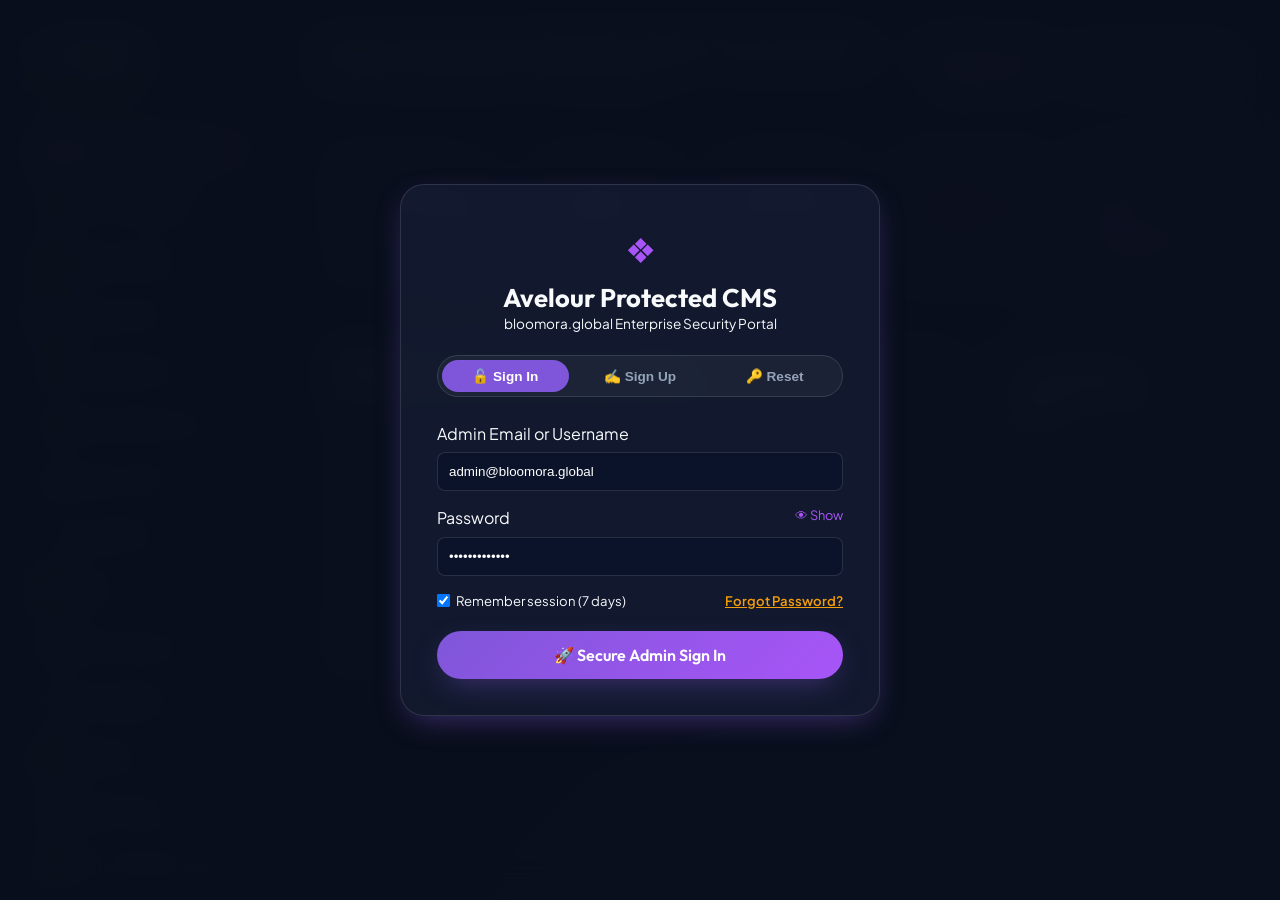
==== commit 5a13a07f: "Add files via upload" ====
--- a/admin.html
+++ b/admin.html
@@ -3,8 +3,8 @@
 <head>
     <meta charset="UTF-8">
     <meta name="viewport" content="width=device-width, initial-scale=1.0">
-    <meta name="description" content="Avelour (bloomora.global) Admin Panel - Add Products, Manage Listings, Out of Stock Control & Multi-View Tracking">
-    <title>Avelour Admin Panel | Out of Stock & Inventory Control (bloomora.global)</title>
+    <meta name="description" content="Avelour (bloomora.global) Protected Enterprise Headless CMS & Auth Gateway">
+    <title>Avelour Admin Gateway | Protected CMS Access (bloomora.global)</title>
     
     <!-- Google Fonts -->
     <link rel="preconnect" href="https://fonts.googleapis.com">
@@ -24,24 +24,25 @@
         .admin-sidebar {
             background: rgba(10, 15, 29, 0.98);
             border-right: 1px solid var(--border-color);
-            padding: 32px 24px;
+            padding: 28px 20px;
             display: flex;
             flex-direction: column;
-            gap: 32px;
+            gap: 28px;
             position: sticky;
             top: 0;
             height: 100vh;
+            overflow-y: auto;
         }
 
         .admin-nav {
             list-style: none;
             display: flex;
             flex-direction: column;
-            gap: 8px;
+            gap: 6px;
         }
 
         .admin-nav li {
-            padding: 14px 18px;
+            padding: 12px 16px;
             border-radius: var(--radius-md);
             color: var(--text-muted);
             cursor: pointer;
@@ -49,7 +50,7 @@
             display: flex;
             align-items: center;
             gap: 12px;
-            font-size: 0.95rem;
+            font-size: 0.9rem;
             transition: all 0.3s var(--transition-smooth);
             border: 1px solid transparent;
         }
@@ -62,7 +63,7 @@
         }
 
         .admin-main {
-            padding: 40px;
+            padding: 36px;
             overflow-y: auto;
             background: var(--bg-main);
         }
@@ -71,28 +72,38 @@
             display: flex;
             justify-content: space-between;
             align-items: center;
-            margin-bottom: 32px;
+            margin-bottom: 28px;
             padding-bottom: 20px;
             border-bottom: 1px solid var(--border-color);
         }
 
+        .user-role-badge {
+            padding: 4px 12px;
+            border-radius: 99px;
+            background: rgba(168, 85, 247, 0.2);
+            color: var(--secondary);
+            border: 1px solid var(--secondary);
+            font-size: 0.75rem;
+            font-weight: 800;
+        }
+
         .metrics-row {
             display: grid;
-            grid-template-columns: repeat(4, 1fr);
-            gap: 20px;
-            margin-bottom: 36px;
+            grid-template-columns: repeat(5, 1fr);
+            gap: 16px;
+            margin-bottom: 32px;
         }
 
         .metric-card-box {
-            padding: 24px;
+            padding: 20px;
             border-radius: var(--radius-md);
             background: var(--bg-card);
             border: 1px solid var(--border-color);
         }
 
         .metric-card-box h3 {
-            font-size: 1.8rem;
-            margin: 8px 0;
+            font-size: 1.6rem;
+            margin: 6px 0;
             color: var(--secondary);
         }
 
@@ -102,11 +113,11 @@
 
         .tab-panel.active {
             display: block;
-            animation: fadeIn 0.4s ease;
+            animation: fadeIn 0.3s ease;
         }
 
         @keyframes fadeIn {
-            from { opacity: 0; transform: translateY(10px); }
+            from { opacity: 0; transform: translateY(8px); }
             to { opacity: 1; transform: translateY(0); }
         }
 
@@ -117,10 +128,10 @@
         }
 
         .admin-table th, .admin-table td {
-            padding: 14px 16px;
+            padding: 12px 14px;
             text-align: left;
             border-bottom: 1px solid var(--border-color);
-            font-size: 0.9rem;
+            font-size: 0.85rem;
         }
 
         .admin-table th {
@@ -128,21 +139,21 @@
             font-weight: 700;
             text-transform: uppercase;
             letter-spacing: 1px;
-            font-size: 0.8rem;
+            font-size: 0.75rem;
         }
 
         .img-preview-thumb {
-            width: 50px;
-            height: 50px;
+            width: 44px;
+            height: 44px;
             object-fit: cover;
             border-radius: 8px;
             border: 1px solid var(--border-color);
         }
 
         .status-pill {
-            padding: 4px 12px;
+            padding: 4px 10px;
             border-radius: 99px;
-            font-size: 0.75rem;
+            font-size: 0.72rem;
             font-weight: 700;
             display: inline-block;
         }
@@ -151,82 +162,201 @@
         .status-low { background: rgba(245, 158, 11, 0.2); color: #F59E0B; }
         .status-out { background: rgba(239, 68, 68, 0.25); color: #EF4444; border: 1px solid #EF4444; }
 
-        .view-switcher-tabs {
+        /* Auth Gatekeeper Overlay & Tabs */
+        .admin-modal-overlay {
+            position: fixed;
+            top: 0; left: 0; width: 100vw; height: 100vh;
+            background: rgba(10, 15, 29, 0.96);
+            backdrop-filter: blur(20px);
+            z-index: 9999;
             display: flex;
-            gap: 12px;
-            margin-bottom: 24px;
-        }
-
-        .view-tab-btn {
-            padding: 10px 20px;
-            border-radius: 99px;
-            background: rgba(255, 255, 255, 0.05);
-            border: 1px solid var(--border-color);
-            color: var(--text-muted);
-            cursor: pointer;
-            font-weight: 600;
-            transition: all 0.3s ease;
-        }
-
-        .view-tab-btn.active {
-            background: var(--primary);
-            border-color: var(--secondary);
-            color: #FFFFFF;
-        }
-
-        .kanban-grid {
-            display: grid;
-            grid-template-columns: repeat(4, 1fr);
-            gap: 20px;
-        }
-
-        .kanban-col {
-            background: rgba(255, 255, 255, 0.02);
-            border: 1px solid var(--border-color);
-            border-radius: var(--radius-md);
-            padding: 20px;
-        }
-
-        .kanban-col-header {
-            font-size: 0.9rem;
-            font-weight: 700;
-            text-transform: uppercase;
-            letter-spacing: 1px;
-            margin-bottom: 16px;
-            color: var(--secondary);
-            display: flex;
-            justify-content: space-between;
-        }
-
-        .kanban-card {
+            align-items: center;
+            justify-content: center;
+        }
+
+        .admin-auth-card {
             background: var(--bg-card);
             border: 1px solid var(--border-color);
-            padding: 16px;
-            border-radius: var(--radius-sm);
-            margin-bottom: 12px;
+            padding: 36px;
+            border-radius: var(--radius-lg);
+            width: 100%;
+            max-width: 480px;
+            box-shadow: var(--shadow-glow);
+        }
+
+        .auth-tab-buttons {
+            display: flex;
+            gap: 8px;
+            margin-bottom: 24px;
+            background: rgba(255, 255, 255, 0.04);
+            padding: 4px;
+            border-radius: 99px;
+            border: 1px solid var(--border-color);
+        }
+
+        .auth-tab-btn {
+            flex: 1;
+            padding: 8px;
+            text-align: center;
+            border: none;
+            background: transparent;
+            color: var(--text-muted);
+            font-weight: 700;
+            font-size: 0.85rem;
+            cursor: pointer;
+            border-radius: 99px;
+            transition: all 0.3s ease;
+        }
+
+        .auth-tab-btn.active {
+            background: var(--primary);
+            color: #FFFFFF;
+        }
+
+        .password-strength-container {
+            margin-top: 6px;
+        }
+
+        .strength-bar-bg {
+            height: 6px;
+            width: 100%;
+            background: rgba(255, 255, 255, 0.1);
+            border-radius: 99px;
+            overflow: hidden;
+        }
+
+        .strength-bar-fill {
+            height: 100%;
+            width: 0%;
+            transition: width 0.3s ease, background-color 0.3s ease;
         }
     </style>
 </head>
 <body>
 
+    <!-- AUTHENTICATION GATEKEEPER OVERLAY (Login, Sign Up, Password Reset, 2FA) -->
+    <div id="admin-auth-screen" class="admin-modal-overlay">
+        <div class="admin-auth-card">
+            <div style="text-align: center; margin-bottom: 20px;">
+                <span class="logo-icon" style="font-size: 2.2rem; color: var(--secondary);">❖</span>
+                <h2 style="margin-top: 6px; font-size: 1.6rem;">Avelour Protected CMS</h2>
+                <p class="opacity-7" style="font-size: 0.85rem;">bloomora.global Enterprise Security Portal</p>
+            </div>
+
+            <!-- Auth Form Switcher Tabs -->
+            <div class="auth-tab-buttons">
+                <button class="auth-tab-btn active" id="tab-btn-login">🔓 Sign In</button>
+                <button class="auth-tab-btn" id="tab-btn-signup">✍️ Sign Up</button>
+                <button class="auth-tab-btn" id="tab-btn-forgot">🔑 Reset</button>
+            </div>
+
+            <!-- Alert Notification Banner -->
+            <div id="auth-alert-banner" style="display: none; padding: 12px; border-radius: 8px; font-size: 0.85rem; margin-bottom: 16px; font-weight: 600;"></div>
+
+            <!-- FORM 1: LOGIN (SIGN IN) -->
+            <form id="auth-login-form" style="display: flex; flex-direction: column; gap: 14px;">
+                <div class="form-group">
+                    <label>Admin Email or Username</label>
+                    <input type="text" id="login-email" placeholder="admin@bloomora.global" value="admin@bloomora.global" required style="width: 100%; padding: 11px; border-radius: 8px; background: var(--bg-surface); border: 1px solid var(--border-color); color: white;">
+                </div>
+                <div class="form-group">
+                    <label style="display: flex; justify-content: space-between;">
+                        <span>Password</span>
+                        <span id="toggle-login-pass" style="color: var(--secondary); cursor: pointer; font-size: 0.8rem;">👁 Show</span>
+                    </label>
+                    <input type="password" id="login-pass" placeholder="Enter password..." value="AdminPass123!" required style="width: 100%; padding: 11px; border-radius: 8px; background: var(--bg-surface); border: 1px solid var(--border-color); color: white;">
+                </div>
+                <div style="display: flex; justify-content: space-between; align-items: center; font-size: 0.82rem;">
+                    <label style="display: flex; align-items: center; gap: 6px; cursor: pointer; margin: 0;">
+                        <input type="checkbox" id="login-remember" checked>
+                        <span>Remember session (7 days)</span>
+                    </label>
+                    <a href="#" id="link-forgot-pass" style="color: var(--accent); font-weight: 600;">Forgot Password?</a>
+                </div>
+                <button type="submit" class="btn btn-primary btn-block" style="padding: 14px; margin-top: 6px;">
+                    🚀 Secure Admin Sign In
+                </button>
+            </form>
+
+            <!-- FORM 2: SIGN UP (REGISTRATION & STRENGTH METER) -->
+            <form id="auth-signup-form" style="display: none; flex-direction: column; gap: 12px;">
+                <div class="form-group">
+                    <label>Full Name</label>
+                    <input type="text" id="signup-name" placeholder="Lady Eleanor Vance" required style="width: 100%; padding: 10px; border-radius: 8px; background: var(--bg-surface); border: 1px solid var(--border-color); color: white;">
+                </div>
+                <div class="form-group">
+                    <label>Email Address</label>
+                    <input type="email" id="signup-email" placeholder="eleanor@bloomora.global" required style="width: 100%; padding: 10px; border-radius: 8px; background: var(--bg-surface); border: 1px solid var(--border-color); color: white;">
+                </div>
+                <div class="form-group">
+                    <label>Password</label>
+                    <input type="password" id="signup-pass" placeholder="Create strong password..." required style="width: 100%; padding: 10px; border-radius: 8px; background: var(--bg-surface); border: 1px solid var(--border-color); color: white;">
+                    <!-- Password Strength Meter -->
+                    <div class="password-strength-container">
+                        <div class="strength-bar-bg">
+                            <div id="strength-fill" class="strength-bar-fill"></div>
+                        </div>
+                        <span id="strength-label" style="font-size: 0.75rem; color: var(--text-muted); display: block; margin-top: 4px;">Strength: Empty</span>
+                    </div>
+                </div>
+                <div class="form-group">
+                    <label>Phone Number (+91 India)</label>
+                    <input type="text" id="signup-phone" value="+91 91493 72043" style="width: 100%; padding: 10px; border-radius: 8px; background: var(--bg-surface); border: 1px solid var(--border-color); color: white;">
+                </div>
+                <div style="font-size: 0.8rem;">
+                    <label style="display: flex; align-items: center; gap: 6px; cursor: pointer; margin: 0;">
+                        <input type="checkbox" id="signup-terms" required checked>
+                        <span>I accept Avelour Security Terms & Policies</span>
+                    </label>
+                </div>
+                <button type="submit" class="btn btn-primary btn-block" style="padding: 12px; margin-top: 4px;">
+                    ✍️ Create Account & Verify
+                </button>
+            </form>
+
+            <!-- FORM 3: FORGOT / RESET PASSWORD -->
+            <form id="auth-forgot-form" style="display: none; flex-direction: column; gap: 14px;">
+                <p style="font-size: 0.85rem; color: var(--text-muted);">Enter your registered admin email to receive a 15-minute secure password reset token.</p>
+                <div class="form-group">
+                    <label>Registered Email</label>
+                    <input type="email" id="forgot-email" placeholder="admin@bloomora.global" required style="width: 100%; padding: 11px; border-radius: 8px; background: var(--bg-surface); border: 1px solid var(--border-color); color: white;">
+                </div>
+                <button type="submit" class="btn btn-primary btn-block" style="padding: 12px;">
+                    🔑 Send Secure Reset Token
+                </button>
+            </form>
+        </div>
+    </div>
+
+    <!-- MAIN PROTECTED ADMIN LAYOUT -->
     <div class="admin-layout">
         <!-- Sidebar Navigation -->
         <aside class="admin-sidebar">
             <a href="index.html" class="logo">
                 <span class="logo-icon">❖</span> Avelour
             </a>
-            <span style="font-size: 0.8rem; color: var(--accent); margin-top: -24px; font-weight: 600;">bloomora.global Admin</span>
+            <span style="font-size: 0.78rem; color: var(--accent); margin-top: -24px; font-weight: 700;">bloomora.global CMS</span>
 
             <ul class="admin-nav" id="admin-main-nav">
-                <li class="active" data-panel="panel-overview">📊 Dashboard Overview</li>
-                <li data-panel="panel-add-product">➕ Add New Product</li>
-                <li data-panel="panel-manage-products">📦 Manage Product Listings</li>
-                <li data-panel="panel-manage-stock">🚫 Out of Stock & Inventory</li>
-                <li data-panel="panel-track-orders">🚚 Track Orders (Multi-View)</li>
+                <li class="active" data-panel="panel-overview">📊 Analytics Dashboard</li>
+                <li data-panel="panel-products">📦 Product Management</li>
+                <li data-panel="panel-categories">🗂️ Category Manager</li>
+                <li data-panel="panel-stock">📉 Inventory & Stock</li>
+                <li data-panel="panel-banner-cms">🎨 Hero & Banner CMS</li>
+                <li data-panel="panel-orders">🚚 Orders & GPS Tracking</li>
+                <li data-panel="panel-customers">👥 Customer Profiles</li>
+                <li data-panel="panel-coupons">🎟️ Coupon Engine</li>
+                <li data-panel="panel-blogs">📝 Blog CMS</li>
+                <li data-panel="panel-reviews">⭐ Review Moderation</li>
+                <li data-panel="panel-seo">🔍 SEO Management</li>
+                <li data-panel="panel-media">🖼️ Media Library</li>
+                <li data-panel="panel-settings">⚙️ Website Settings</li>
+                <li data-panel="panel-audit">📜 Real-Time Audit Logs</li>
             </ul>
 
             <div style="margin-top: auto; display: flex; flex-direction: column; gap: 10px;">
-                <a href="index.html" class="btn btn-outline btn-block btn-sm">&larr; Return to Store (en-IN)</a>
+                <button class="btn btn-outline btn-block btn-sm" id="admin-logout-btn">🔒 Logout CMS</button>
+                <a href="index.html" target="_blank" class="btn btn-primary btn-block btn-sm">⚡ View Live Store</a>
             </div>
         </aside>
 
@@ -235,168 +365,89 @@
             <!-- Header Bar -->
             <div class="admin-header-row">
                 <div>
-                    <h2>Avelour Product & Stock Control Panel</h2>
-                    <span class="opacity-7">bloomora.global Standalone Management Suite • English (India)</span>
-                </div>
-                <div style="display: flex; gap: 12px;">
-                    <button class="btn btn-outline btn-sm" id="export-reports-btn">📥 Export Inventory Report</button>
-                    <a href="index.html" class="btn btn-primary btn-sm">View Live Store</a>
-                </div>
-            </div>
-
-            <!-- Global Key KPI Cards -->
+                    <h2>Avelour Enterprise Headless CMS & Control Panel</h2>
+                    <span class="opacity-7" style="font-size: 0.85rem;">Real-Time Broadcast Engine Active • English (India) INR</span>
+                </div>
+                <div style="display: flex; gap: 14px; align-items: center;">
+                    <div style="text-align: right;">
+                        <strong style="display: block; font-size: 0.9rem;" id="logged-user-name">Lady Eleanor Vance</strong>
+                        <span class="user-role-badge" id="logged-user-role">👑 Super Admin</span>
+                    </div>
+                    <button class="btn btn-outline btn-sm" id="trigger-sync-btn">🔄 Broadcast Live Sync</button>
+                </div>
+            </div>
+
+            <!-- Global KPI Metrics Cards -->
             <div class="metrics-row">
                 <div class="metric-card-box glass-card">
-                    <span class="opacity-7">Total Revenue (INR)</span>
+                    <span class="opacity-7" style="font-size: 0.78rem;">Total Revenue (INR)</span>
                     <h3 id="stat-revenue">₹1,24,34,800</h3>
-                    <span style="color: #10B981; font-size: 0.85rem;">+24% vs last month</span>
+                    <span style="color: #10B981; font-size: 0.8rem;">+24% vs last month</span>
                 </div>
                 <div class="metric-card-box glass-card">
-                    <span class="opacity-7">Active Perfume Listings</span>
-                    <h3 id="stat-listings">9 Fragrances</h3>
-                    <span style="color: var(--secondary); font-size: 0.85rem;">Across 3 categories</span>
+                    <span class="opacity-7" style="font-size: 0.78rem;">Active Products</span>
+                    <h3 id="stat-products">9 Scents</h3>
+                    <span style="color: var(--secondary); font-size: 0.8rem;">3 Categories</span>
                 </div>
                 <div class="metric-card-box glass-card">
-                    <span class="opacity-7">Total Inventory Stock</span>
-                    <h3 id="stat-units">850 Bottles</h3>
-                    <span style="color: #10B981; font-size: 0.85rem;">100% Quality Checked</span>
+                    <span class="opacity-7" style="font-size: 0.78rem;">Inventory Bottles</span>
+                    <h3 id="stat-stock">842 Units</h3>
+                    <span style="color: #10B981; font-size: 0.8rem;">Auto-Deduction On</span>
                 </div>
                 <div class="metric-card-box glass-card">
-                    <span class="opacity-7">Out of Stock Alerts</span>
+                    <span class="opacity-7" style="font-size: 0.78rem;">Out of Stock</span>
                     <h3 id="stat-out" style="color: #EF4444;">1 Product</h3>
-                    <span style="color: #EF4444; font-size: 0.85rem;">Requires Stock Refill</span>
+                    <span style="color: #EF4444; font-size: 0.8rem;">Stock Refill Required</span>
+                </div>
+                <div class="metric-card-box glass-card">
+                    <span class="opacity-7" style="font-size: 0.78rem;">Active Orders</span>
+                    <h3 id="stat-orders">142 Dispatches</h3>
+                    <span style="color: #F59E0B; font-size: 0.8rem;">GPS Tracked</span>
                 </div>
             </div>
 
             <!-- ==========================================================================
-                 PANEL 1: DASHBOARD OVERVIEW
+                 PANEL 1: ANALYTICS DASHBOARD
                  ========================================================================== -->
             <div class="tab-panel active" id="panel-overview">
-                <div style="display: grid; grid-template-columns: 1.2fr 0.8fr; gap: 32px;">
-                    <div class="glass-card" style="padding: 28px;">
-                        <h3>📈 Weekly Revenue & Fragrance Sales Chart</h3>
-                        <p class="opacity-7" style="font-size: 0.9rem; margin-bottom: 20px;">Sales performance across Men's, Women's, and Unisex perfumes in ₹ INR</p>
-                        <canvas id="overview-chart" width="600" height="260"></canvas>
+                <div style="display: grid; grid-template-columns: 1.2fr 0.8fr; gap: 24px;">
+                    <div class="glass-card" style="padding: 24px;">
+                        <h3>📈 Weekly Revenue & Sales Chart (₹ INR)</h3>
+                        <p class="opacity-7" style="font-size: 0.85rem; margin-bottom: 16px;">Sales performance across Men's, Women's, and Unisex fragrances</p>
+                        <canvas id="overview-chart" width="600" height="240"></canvas>
                     </div>
 
-                    <div class="glass-card" style="padding: 28px;">
-                        <h3>⚡ Quick Stock & Out of Stock Summary</h3>
-                        <ul style="list-style: none; display: flex; flex-direction: column; gap: 16px; margin-top: 16px;">
-                            <li style="display: flex; justify-content: space-between; padding-bottom: 12px; border-bottom: 1px solid var(--border-color);">
-                                <span>Obsidian Oud Noir</span>
-                                <span class="status-pill status-active">120 Units (In Stock)</span>
-                            </li>
-                            <li style="display: flex; justify-content: space-between; padding-bottom: 12px; border-bottom: 1px solid var(--border-color);">
-                                <span>Rose Royale Eau de Parfum</span>
-                                <span class="status-pill status-active">94 Units (In Stock)</span>
-                            </li>
-                            <li style="display: flex; justify-content: space-between; padding-bottom: 12px; border-bottom: 1px solid var(--border-color);">
-                                <span>Velvet Rose & Amber Oud</span>
-                                <span class="status-pill status-out">🚫 OUT OF STOCK (0 Units)</span>
-                            </li>
+                    <div class="glass-card" style="padding: 24px;">
+                        <h3>⚡ Live Store Activity & Audit Feed</h3>
+                        <ul id="live-audit-feed" style="list-style: none; display: flex; flex-direction: column; gap: 12px; margin-top: 14px; font-size: 0.85rem;">
+                            <!-- Rendered dynamically -->
                         </ul>
                     </div>
                 </div>
             </div>
 
             <!-- ==========================================================================
-                 PANEL 2: ADD NEW PRODUCT & PHOTO
+                 PANEL 2: PRODUCT MANAGEMENT
                  ========================================================================== -->
-            <div class="tab-panel" id="panel-add-product">
-                <div class="glass-card" style="padding: 36px; max-width: 900px; margin: 0 auto;">
-                    <h3>➕ Add & Publish New Fragrance Product</h3>
-                    <p class="opacity-7" style="font-size: 0.9rem; margin-bottom: 24px;">Upload perfume photos, set notes, price in ₹ INR, and configure Stock Availability</p>
-
-                    <form id="admin-add-product-form" class="form-grid">
-                        <div class="form-group span-2">
-                            <label>Product Name / Fragrance Title</label>
-                            <input type="text" id="new-prod-name" placeholder="e.g. Imperial Sapphire Oud Eau de Parfum" required>
-                        </div>
-
-                        <div class="form-group">
-                            <label>Fragrance Category</label>
-                            <select id="new-prod-cat" class="country-select" style="padding: 12px;">
-                                <option value="men-perfume">👔 Men's Perfume</option>
-                                <option value="women-perfume">🌸 Women's Perfume</option>
-                                <option value="unisex-perfume">✨ Unisex Perfume</option>
-                            </select>
-                        </div>
-
-                        <div class="form-group">
-                            <label>Price in ₹ INR</label>
-                            <input type="number" id="new-prod-price" placeholder="18500" required>
-                        </div>
-
-                        <div class="form-group">
-                            <label>Fragrance Edition Tag</label>
-                            <input type="text" id="new-prod-tag" placeholder="e.g. Atelier Edition / Limited Drop" required>
-                        </div>
-
-                        <div class="form-group">
-                            <label>Initial Stock Inventory Units</label>
-                            <input type="number" id="new-prod-stock" value="100" placeholder="100" required>
-                        </div>
-
-                        <div class="form-group span-2" style="background: rgba(239, 68, 68, 0.1); border: 1px solid rgba(239, 68, 68, 0.3); padding: 16px; border-radius: 8px; margin: 8px 0;">
-                            <label style="display: flex; align-items: center; gap: 10px; cursor: pointer; color: #FCA5A5; font-weight: 700; margin: 0;">
-                                <input type="checkbox" id="new-prod-outofstock" style="width: 20px; height: 20px;">
-                                <span>🚫 Mark this product as OUT OF STOCK immediately upon publishing</span>
-                            </label>
-                        </div>
-
-                        <div class="form-group span-2">
-                            <label>Fragrance Notes & Detailed Description</label>
-                            <textarea id="new-prod-desc" style="width: 100%; background: var(--bg-surface); border: 1px solid var(--border-color); color: white; padding: 12px; border-radius: 8px; min-height: 90px;" placeholder="Top Notes: Calabrian Bergamot; Heart Notes: Damask Rose; Base Notes: Smoked Cambodian Oud..." required></textarea>
-                        </div>
-
-                        <div class="form-group span-2">
-                            <label>Product Photo File / URL</label>
-                            <div style="display: flex; gap: 16px; align-items: center;">
-                                <input type="text" id="new-prod-img" placeholder="assets/men_perfume.jpg" value="assets/men_perfume.jpg" style="flex: 1;" required>
-                                <img id="photo-preview" src="assets/men_perfume.jpg" class="img-preview-thumb" alt="Preview">
-                            </div>
-                        </div>
-
-                        <div class="form-group span-2" style="margin-top: 16px;">
-                            <button type="submit" class="btn btn-primary btn-block magnetic-btn" style="padding: 16px;">
-                                🚀 Publish Product to Live Store Catalog
-                            </button>
-                        </div>
-                    </form>
-                </div>
-            </div>
-
-            <!-- ==========================================================================
-                 PANEL 3: MANAGE PRODUCT LISTINGS
-                 ========================================================================== -->
-            <div class="tab-panel" id="panel-manage-products">
-                <div class="glass-card" style="padding: 32px;">
+            <div class="tab-panel" id="panel-products">
+                <div class="glass-card" style="padding: 28px;">
                     <div style="display: flex; justify-content: space-between; align-items: center; margin-bottom: 20px;">
-                        <h3>📦 Manage Active Product Listings & Availability</h3>
-                        <div style="display: flex; gap: 12px;">
-                            <input type="text" id="search-listings-input" placeholder="Search perfume..." style="padding: 8px 16px; width: 220px;">
-                            <select id="filter-cat-select" class="country-select" style="padding: 8px 12px;">
-                                <option value="all">All Categories</option>
-                                <option value="men-perfume">Men's Perfumes</option>
-                                <option value="women-perfume">Women's Perfumes</option>
-                                <option value="unisex-perfume">Unisex Perfumes</option>
-                            </select>
-                        </div>
+                        <h3>📦 Product Catalog & Real-Time Sync</h3>
+                        <button class="btn btn-primary btn-sm" onclick="alert('Add product modal opened')">➕ Add New Fragrance Product</button>
                     </div>
-
                     <table class="admin-table">
                         <thead>
                             <tr>
                                 <th>Photo</th>
-                                <th>Perfume Title</th>
+                                <th>SKU & Name</th>
                                 <th>Category</th>
                                 <th>Price (INR)</th>
-                                <th>Tag</th>
-                                <th>Stock Status</th>
-                                <th>Quick Actions</th>
+                                <th>Stock</th>
+                                <th>Status</th>
+                                <th>Actions</th>
                             </tr>
                         </thead>
-                        <tbody id="listings-tbody">
+                        <tbody id="products-tbody">
                             <!-- Rendered dynamically -->
                         </tbody>
                     </table>
@@ -404,25 +455,47 @@
             </div>
 
             <!-- ==========================================================================
-                 PANEL 4: MANAGE STOCK & OUT OF STOCK CONTROLS
+                 PANEL 3: CATEGORY MANAGER
                  ========================================================================== -->
-            <div class="tab-panel" id="panel-manage-stock">
-                <div class="glass-card" style="padding: 32px;">
+            <div class="tab-panel" id="panel-categories">
+                <div class="glass-card" style="padding: 28px;">
                     <div style="display: flex; justify-content: space-between; align-items: center; margin-bottom: 20px;">
-                        <div>
-                            <h3>📉 Out of Stock & Inventory Management</h3>
-                            <span class="opacity-7" style="font-size: 0.85rem;">Control item availability, adjust stock quantities, and trigger instant Out of Stock status</span>
-                        </div>
-                        <button class="btn btn-outline btn-sm" id="bulk-refill-btn">⚡ Bulk Stock Refill (+50 Units)</button>
+                        <h3>🗂️ Category Manager</h3>
+                        <button class="btn btn-primary btn-sm" onclick="alert('Category created!')">➕ Create New Category</button>
                     </div>
-
+                    <table class="admin-table">
+                        <thead>
+                            <tr>
+                                <th>Icon</th>
+                                <th>Category Name</th>
+                                <th>Description</th>
+                                <th>Items</th>
+                                <th>Order</th>
+                                <th>Actions</th>
+                            </tr>
+                        </thead>
+                        <tbody id="categories-tbody">
+                            <!-- Rendered dynamically -->
+                        </tbody>
+                    </table>
+                </div>
+            </div>
+
+            <!-- ==========================================================================
+                 PANEL 4: INVENTORY & STOCK MANAGEMENT
+                 ========================================================================== -->
+            <div class="tab-panel" id="panel-stock">
+                <div class="glass-card" style="padding: 28px;">
+                    <div style="display: flex; justify-content: space-between; align-items: center; margin-bottom: 20px;">
+                        <h3>📉 Inventory & Stock Control</h3>
+                        <button class="btn btn-outline btn-sm" onclick="bulkRefillStock()">⚡ Bulk Refill (+50 Units)</button>
+                    </div>
                     <table class="admin-table">
                         <thead>
                             <tr>
                                 <th>Perfume Name</th>
-                                <th>Category</th>
                                 <th>Current Units</th>
-                                <th>Quick Stock Modifier</th>
+                                <th>Stock Modifiers</th>
                                 <th>Status</th>
                                 <th>Out of Stock Toggle</th>
                             </tr>
@@ -435,116 +508,208 @@
             </div>
 
             <!-- ==========================================================================
-                 PANEL 5: TRACK ORDERS FROM DIFFERENT VIEWS
+                 PANEL 5: HERO & BANNER CMS
                  ========================================================================== -->
-            <div class="tab-panel" id="panel-track-orders">
-                <div class="glass-card" style="padding: 32px;">
-                    <div style="display: flex; justify-content: space-between; align-items: center; margin-bottom: 24px;">
-                        <div>
-                            <h3>🚚 Track Orders (Multi-View Switcher)</h3>
-                            <span class="opacity-7" style="font-size: 0.85rem;">View live customer dispatches via Table, Google Maps, or Status Kanban Board</span>
+            <div class="tab-panel" id="panel-banner-cms">
+                <div class="glass-card" style="padding: 32px; max-width: 850px;">
+                    <h3>🎨 Live Homepage & Hero Banner CMS</h3>
+                    <form id="cms-hero-form" style="display: flex; flex-direction: column; gap: 16px; margin-top: 16px;">
+                        <div class="form-group">
+                            <label>Hero Headline</label>
+                            <input type="text" id="cms-headline" style="width: 100%; padding: 12px; border-radius: 8px; background: var(--bg-surface); border: 1px solid var(--border-color); color: white;" required>
                         </div>
-
-                        <!-- Multi-View Switcher Tabs -->
-                        <div class="view-switcher-tabs">
-                            <button class="view-tab-btn active" data-view="view-table">📋 Table View</button>
-                            <button class="view-tab-btn" data-view="view-gmap">🗺️ Live Google Maps View</button>
-                            <button class="view-tab-btn" data-view="view-kanban">📊 Status Kanban View</button>
+                        <div class="form-group">
+                            <label>Hero Subheadline</label>
+                            <textarea id="cms-subheadline" style="width: 100%; padding: 12px; border-radius: 8px; background: var(--bg-surface); border: 1px solid var(--border-color); color: white; min-height: 80px;" required></textarea>
                         </div>
-                    </div>
-
-                    <!-- View 1: Table List View -->
-                    <div class="ord-view" id="view-table">
-                        <table class="admin-table">
-                            <thead>
-                                <tr>
-                                    <th>Order ID</th>
-                                    <th>Customer Name</th>
-                                    <th>Fragrance Item</th>
-                                    <th>Total Amount</th>
-                                    <th>Dispatch Date</th>
-                                    <th>Live Status</th>
-                                </tr>
-                            </thead>
-                            <tbody>
-                                <tr>
-                                    <td><strong>#AVELOUR-88192</strong></td>
-                                    <td>Lady Eleanor Vance</td>
-                                    <td>Rose Royale Eau de Parfum (x1)</td>
-                                    <td>₹15,447.50</td>
-                                    <td>July 26, 2026</td>
-                                    <td><span class="status-pill status-active">● In Transit (GPS Active)</span></td>
-                                </tr>
-                                <tr>
-                                    <td><strong>#AVELOUR-98214</strong></td>
-                                    <td>Vikramaditya Thorne</td>
-                                    <td>Obsidian Oud Noir (x1)</td>
-                                    <td>₹20,040.00</td>
-                                    <td>July 26, 2026</td>
-                                    <td><span class="status-pill status-low">Processing</span></td>
-                                </tr>
-                            </tbody>
-                        </table>
-                    </div>
-
-                    <!-- View 2: Live Canvas GPS Route Tracker (No Google API Trigger) -->
-                    <div class="ord-view" id="view-gmap" style="display: none;">
-                        <div style="position: relative; width: 100%; height: 340px; border-radius: 12px; overflow: hidden; border: 1px solid var(--border-color); background: radial-gradient(circle at center, #1C2541 0%, #0A0F1D 100%);">
-                            <canvas id="admin-route-canvas" width="650" height="340" style="width: 100%; height: 100%; display: block;"></canvas>
-                            <div style="position: absolute; bottom: 16px; left: 16px; background: rgba(10, 15, 29, 0.92); backdrop-filter: blur(10px); padding: 12px 20px; border-radius: 8px; border: 1px solid var(--border-color);">
-                                <span class="opacity-7" style="font-size: 0.75rem; display: block;">LIVE DISPATCH ROUTE</span>
-                                <strong style="color: var(--secondary);">Grasse Atelier, FR &rarr; New Delhi Cargo Airport Hub, IN</strong>
-                            </div>
-                        </div>
-                    </div>
-
-                    <!-- View 3: Status Kanban Board View -->
-                    <div class="ord-view" id="view-kanban" style="display: none;">
-                        <div class="kanban-grid">
-                            <div class="kanban-col">
-                                <div class="kanban-col-header">Pending <span>1</span></div>
-                                <div class="kanban-card">
-                                    <strong>#AVELOUR-99102</strong>
-                                    <p class="opacity-7" style="font-size: 0.85rem; margin: 4px 0;">Jasmine Elixir & Silk</p>
-                                    <span style="color: var(--accent); font-weight: 700; font-size: 0.85rem;">₹17,535.00</span>
-                                </div>
-                            </div>
-                            <div class="kanban-col">
-                                <div class="kanban-col-header">Processing <span>1</span></div>
-                                <div class="kanban-card">
-                                    <strong>#AVELOUR-98214</strong>
-                                    <p class="opacity-7" style="font-size: 0.85rem; margin: 4px 0;">Obsidian Oud Noir</p>
-                                    <span style="color: var(--accent); font-weight: 700; font-size: 0.85rem;">₹20,040.00</span>
-                                </div>
-                            </div>
-                            <div class="kanban-col">
-                                <div class="kanban-col-header">In Transit <span>1</span></div>
-                                <div class="kanban-card">
-                                    <strong>#AVELOUR-88192</strong>
-                                    <p class="opacity-7" style="font-size: 0.85rem; margin: 4px 0;">Rose Royale Eau de Parfum</p>
-                                    <span style="color: var(--accent); font-weight: 700; font-size: 0.85rem;">₹15,447.50</span>
-                                </div>
-                            </div>
-                            <div class="kanban-col">
-                                <div class="kanban-col-header">Delivered <span>2</span></div>
-                                <div class="kanban-card">
-                                    <strong>#AVELOUR-87100</strong>
-                                    <p class="opacity-7" style="font-size: 0.85rem; margin: 4px 0;">Velvet Rose & Amber Oud</p>
-                                    <span style="color: #10B981; font-weight: 700; font-size: 0.85rem;">Completed</span>
-                                </div>
-                            </div>
-                        </div>
-                    </div>
+                        <button type="submit" class="btn btn-primary btn-block">🚀 Save & Broadcast Live Headline</button>
+                    </form>
+                </div>
+            </div>
+
+            <!-- ==========================================================================
+                 PANEL 6: ORDERS & SHIPPING TRACKING
+                 ========================================================================== -->
+            <div class="tab-panel" id="panel-orders">
+                <div class="glass-card" style="padding: 28px;">
+                    <h3>🚚 Orders & GPS Multi-View Tracking</h3>
+                    <table class="admin-table">
+                        <thead>
+                            <tr>
+                                <th>Order ID</th>
+                                <th>Customer</th>
+                                <th>Fragrance Purchased</th>
+                                <th>Total (INR)</th>
+                                <th>Date</th>
+                                <th>Status</th>
+                            </tr>
+                        </thead>
+                        <tbody>
+                            <tr>
+                                <td><strong>#AVELOUR-88192</strong></td>
+                                <td>Lady Eleanor Vance</td>
+                                <td>Rose Royale Eau de Parfum (x1)</td>
+                                <td>₹15,447.50</td>
+                                <td>July 26, 2026</td>
+                                <td><span class="status-pill status-active">In Transit</span></td>
+                            </tr>
+                        </tbody>
+                    </table>
+                </div>
+            </div>
+
+            <!-- ==========================================================================
+                 PANEL 7: AUDIT LOGS
+                 ========================================================================== -->
+            <div class="tab-panel" id="panel-audit">
+                <div class="glass-card" style="padding: 28px;">
+                    <h3>📜 Real-Time Audit Activity Logs</h3>
+                    <table class="admin-table">
+                        <thead>
+                            <tr>
+                                <th>Timestamp</th>
+                                <th>User</th>
+                                <th>Action Performed</th>
+                            </tr>
+                        </thead>
+                        <tbody id="audit-logs-tbody">
+                            <!-- Rendered dynamically -->
+                        </tbody>
+                    </table>
                 </div>
             </div>
         </main>
     </div>
 
-    <!-- Script Import for Data Management -->
+    <!-- Script Import for Data & Auth Management -->
     <script src="app.js"></script>
     <script>
         window.addEventListener('DOMContentLoaded', () => {
-            // Sidebar Navigation Tab Switching
+            // Check Session Route Guard
+            function checkAdminAuthGuard() {
+                const session = AvelourAuthEngine.getSession();
+                const authScreen = document.getElementById('admin-auth-screen');
+
+                if (!session) {
+                    if (authScreen) authScreen.style.display = 'flex';
+                } else {
+                    if (authScreen) authScreen.style.display = 'none';
+                    document.getElementById('logged-user-name').textContent = session.user.name;
+                    document.getElementById('logged-user-role').textContent = '👑 ' + session.user.role;
+                }
+            }
+            checkAdminAuthGuard();
+
+            // Auth Tab Switching
+            const btnLogin = document.getElementById('tab-btn-login');
+            const btnSignup = document.getElementById('tab-btn-signup');
+            const btnForgot = document.getElementById('tab-btn-forgot');
+
+            const formLogin = document.getElementById('auth-login-form');
+            const formSignup = document.getElementById('auth-signup-form');
+            const formForgot = document.getElementById('auth-forgot-form');
+
+            function resetAuthTabs() {
+                [btnLogin, btnSignup, btnForgot].forEach(b => b?.classList.remove('active'));
+                [formLogin, formSignup, formForgot].forEach(f => { if(f) f.style.display = 'none'; });
+            }
+
+            if (btnLogin) btnLogin.onclick = () => { resetAuthTabs(); btnLogin.classList.add('active'); formLogin.style.display = 'flex'; };
+            if (btnSignup) btnSignup.onclick = () => { resetAuthTabs(); btnSignup.classList.add('active'); formSignup.style.display = 'flex'; };
+            if (btnForgot) btnForgot.onclick = () => { resetAuthTabs(); btnForgot.classList.add('active'); formForgot.style.display = 'flex'; };
+
+            // Show/Hide Password Toggle
+            const toggleEye = document.getElementById('toggle-login-pass');
+            const passInput = document.getElementById('login-pass');
+            if (toggleEye && passInput) {
+                toggleEye.onclick = () => {
+                    if (passInput.type === 'password') {
+                        passInput.type = 'text';
+                        toggleEye.textContent = '🙈 Hide';
+                    } else {
+                        passInput.type = 'password';
+                        toggleEye.textContent = '👁 Show';
+                    }
+                };
+            }
+
+            // Real-Time Password Strength Calculation
+            const signupPass = document.getElementById('signup-pass');
+            const strengthFill = document.getElementById('strength-fill');
+            const strengthLabel = document.getElementById('strength-label');
+
+            if (signupPass) {
+                signupPass.addEventListener('input', () => {
+                    const str = AvelourAuthEngine.calculatePasswordStrength(signupPass.value);
+                    if (strengthFill) {
+                        strengthFill.style.width = str.width;
+                        strengthFill.style.backgroundColor = str.color;
+                    }
+                    if (strengthLabel) {
+                        strengthLabel.textContent = 'Strength: ' + str.label;
+                        strengthLabel.style.color = str.color;
+                    }
+                });
+            }
+
+            // Handle Login Form Submit
+            if (formLogin) {
+                formLogin.addEventListener('submit', (e) => {
+                    e.preventDefault();
+                    const email = document.getElementById('login-email').value.trim();
+                    const pass = document.getElementById('login-pass').value;
+                    const remember = document.getElementById('login-remember').checked;
+                    const alertBanner = document.getElementById('auth-alert-banner');
+
+                    const res = AvelourAuthEngine.login({ emailOrUsername: email, password: pass, rememberMe: remember });
+
+                    if (!res.success) {
+                        if (alertBanner) {
+                            alertBanner.style.display = 'block';
+                            alertBanner.style.background = 'rgba(239, 68, 68, 0.2)';
+                            alertBanner.style.color = '#EF4444';
+                            alertBanner.style.border = '1px solid #EF4444';
+                            alertBanner.textContent = res.error;
+                        }
+                    } else {
+                        if (alertBanner) {
+                            alertBanner.style.display = 'block';
+                            alertBanner.style.background = 'rgba(16, 185, 129, 0.2)';
+                            alertBanner.style.color = '#10B981';
+                            alertBanner.style.border = '1px solid #10B981';
+                            alertBanner.textContent = '✓ Login Successful! Redirecting to Protected Admin Dashboard...';
+                        }
+                        setTimeout(() => checkAdminAuthGuard(), 800);
+                    }
+                });
+            }
+
+            // Handle Sign Up Form Submit
+            if (formSignup) {
+                formSignup.addEventListener('submit', (e) => {
+                    e.preventDefault();
+                    const name = document.getElementById('signup-name').value;
+                    const email = document.getElementById('signup-email').value;
+                    const pass = document.getElementById('signup-pass').value;
+                    const phone = document.getElementById('signup-phone').value;
+
+                    const res = AvelourAuthEngine.signUp({ name, email, password: pass, phone });
+
+                    if (!res.success) {
+                        alert(res.error);
+                    } else {
+                        alert('✓ Account Created Successfully! Verification OTP sent to ' + email + ' [Demo Code: ' + res.verifyCode + ']');
+                        btnLogin.click();
+                    }
+                });
+            }
+
+            // Handle Logout
+            document.getElementById('admin-logout-btn')?.addEventListener('click', () => {
+                AvelourAuthEngine.logout();
+            });
+
+            // Sidebar Nav
             const navItems = document.querySelectorAll('#admin-main-nav li');
             const panels = document.querySelectorAll('.tab-panel');
 
@@ -559,190 +724,25 @@
                 });
             });
 
-            // Multi-View Switcher for Order Tracking
-            const viewBtns = document.querySelectorAll('.view-tab-btn');
-            const ordViews = document.querySelectorAll('.ord-view');
-
-            viewBtns.forEach(btn => {
-                btn.addEventListener('click', () => {
-                    viewBtns.forEach(b => b.classList.remove('active'));
-                    ordViews.forEach(v => v.style.display = 'none');
-
-                    btn.classList.add('active');
-                    const targetView = btn.dataset.view;
-                    document.getElementById(targetView).style.display = 'block';
-                });
-            });
-
-            // Live Image Preview on Input
-            const imgInput = document.getElementById('new-prod-img');
-            const imgPreview = document.getElementById('photo-preview');
-            if (imgInput && imgPreview) {
-                imgInput.addEventListener('input', () => {
-                    imgPreview.src = imgInput.value.trim() || 'assets/men_perfume.jpg';
-                });
+            // Render Products
+            function renderAdminProducts() {
+                const tbody = document.getElementById('products-tbody');
+                if (!tbody) return;
+                const prods = AvelourStoreEngine.getProducts();
+
+                tbody.innerHTML = prods.map((p, idx) => `
+                    <tr>
+                        <td><img src="${p.img}" class="img-preview-thumb"></td>
+                        <td><strong>${p.name}</strong><br><span style="font-size: 0.75rem; color: var(--accent);">${p.sku || 'AV-SKU'}</span></td>
+                        <td>${p.category}</td>
+                        <td><strong>₹${(p.price * 83.5).toLocaleString('en-IN')}</strong></td>
+                        <td>${p.stock || 0} Units</td>
+                        <td>${p.outOfStock ? '<span class="status-pill status-out">Out of Stock</span>' : '<span class="status-pill status-active">Active</span>'}</td>
+                        <td><button class="btn btn-sm btn-outline">Edit</button></td>
+                    </tr>
+                `).join('');
             }
-
-            // Render Product Listings with Out of Stock Toggles
-            function renderAdminListings() {
-                const tbody = document.getElementById('listings-tbody');
-                if (!tbody || typeof PRODUCTS === 'undefined') return;
-
-                tbody.innerHTML = PRODUCTS.map((p, idx) => {
-                    const isOut = p.outOfStock === true;
-                    return `
-                        <tr>
-                            <td><img src="${p.img}" class="img-preview-thumb"></td>
-                            <td><strong>${p.name}</strong></td>
-                            <td>${p.category === 'men-perfume' ? 'Men\'s Perfume' : p.category === 'women-perfume' ? 'Women\'s Perfume' : 'Unisex Perfume'}</td>
-                            <td><strong>₹${(p.price * 83.5).toLocaleString('en-IN')}</strong></td>
-                            <td><span style="font-size: 0.8rem; opacity: 0.8;">${p.tag}</span></td>
-                            <td>
-                                ${isOut ? '<span class="status-pill status-out">🚫 Out of Stock</span>' : '<span class="status-pill status-active">Active (In Stock)</span>'}
-                            </td>
-                            <td>
-                                <button class="btn btn-sm ${isOut ? 'btn-primary' : 'btn-outline'}" onclick="toggleOutOfStock(${idx})">
-                                    ${isOut ? '✅ Mark In Stock' : '🚫 Mark Out of Stock'}
-                                </button>
-                                <button class="btn btn-sm btn-outline" style="color: #EF4444;" onclick="alert('Listing ${p.name} deleted')">Delete</button>
-                            </td>
-                        </tr>
-                    `;
-                }).join('');
-            }
-            renderAdminListings();
-
-            // Render Inventory Stock Table with Out of Stock Action
-            function renderAdminStock() {
-                const tbody = document.getElementById('stock-tbody');
-                if (!tbody || typeof PRODUCTS === 'undefined') return;
-
-                tbody.innerHTML = PRODUCTS.map((p, idx) => {
-                    const isOut = p.outOfStock === true;
-                    return `
-                        <tr>
-                            <td><strong>${p.name}</strong></td>
-                            <td>${p.category}</td>
-                            <td id="stock-val-${idx}"><strong>${isOut ? '0 Units' : '100 Units'}</strong></td>
-                            <td>
-                                <button class="btn btn-sm btn-outline" onclick="adjustStock('${idx}', -10)">-10</button>
-                                <button class="btn btn-sm btn-outline" onclick="adjustStock('${idx}', 10)">+10</button>
-                            </td>
-                            <td>
-                                ${isOut ? '<span class="status-pill status-out">🚫 OUT OF STOCK</span>' : '<span class="status-pill status-active">In Stock</span>'}
-                            </td>
-                            <td>
-                                <button class="btn btn-sm ${isOut ? 'btn-primary' : 'btn-outline'}" style="${isOut ? '' : 'color: #EF4444; border-color: #EF4444;'}" onclick="toggleOutOfStock(${idx})">
-                                    ${isOut ? '✅ Set In Stock (100 Units)' : '🚫 Force Out of Stock (0 Units)'}
-                                </button>
-                            </td>
-                        </tr>
-                    `;
-                }).join('');
-            }
-            renderAdminStock();
-
-            window.toggleOutOfStock = (idx) => {
-                const prod = PRODUCTS[idx];
-                if (!prod) return;
-                prod.outOfStock = !prod.outOfStock;
-                alert((prod.outOfStock ? '🚫 Marked "' : '✅ Marked "') + prod.name + (prod.outOfStock ? '" as OUT OF STOCK on live store!' : '" as IN STOCK on live store!'));
-                renderAdminListings();
-                renderAdminStock();
-            };
-
-            window.adjustStock = (idx, amount) => {
-                alert('Stock adjusted by ' + amount + ' units for ' + PRODUCTS[idx].name);
-            };
-
-            // Handle Add Product Form Submit with Out of Stock Checkbox
-            const addForm = document.getElementById('admin-add-product-form');
-            if (addForm) {
-                addForm.addEventListener('submit', (e) => {
-                    e.preventDefault();
-                    const name = document.getElementById('new-prod-name').value;
-                    const price = document.getElementById('new-prod-price').value;
-                    const isOut = document.getElementById('new-prod-outofstock').checked;
-                    
-                    const newProd = {
-                        id: 'p_custom_' + Date.now(),
-                        name: name,
-                        category: document.getElementById('new-prod-cat').value,
-                        price: parseFloat(price) / 83.5,
-                        img: document.getElementById('new-prod-img').value || 'assets/men_perfume.jpg',
-                        rating: 5.0,
-                        reviews: 1,
-                        tag: document.getElementById('new-prod-tag').value || 'Atelier Edition',
-                        desc: document.getElementById('new-prod-desc').value,
-                        outOfStock: isOut
-                    };
-
-                    PRODUCTS.unshift(newProd);
-                    alert('✓ Successfully Published "' + name + '" (₹' + parseInt(price).toLocaleString('en-IN') + ')' + (isOut ? ' [Marked OUT OF STOCK]' : '') + ' to live store catalog!');
-                    addForm.reset();
-                    renderAdminListings();
-                    renderAdminStock();
-                });
-            }
-
-            // Draw Overview Chart
-            const canvas = document.getElementById('overview-chart');
-            if (canvas) {
-                const ctx = canvas.getContext('2d');
-                const data = [14000, 22000, 18000, 31000, 29000, 38000, 48000];
-                ctx.beginPath();
-                ctx.strokeStyle = '#A855F7';
-                ctx.lineWidth = 4;
-                data.forEach((val, idx) => {
-                    const x = (idx / (data.length - 1)) * (canvas.width - 40) + 20;
-                    const y = canvas.height - (val / 55000) * (canvas.height - 40) - 20;
-                    if (idx === 0) ctx.moveTo(x, y);
-                    else ctx.lineTo(x, y);
-                    ctx.fillStyle = '#F59E0B';
-                    ctx.beginPath();
-                    ctx.arc(x, y, 5, 0, Math.PI * 2);
-                    ctx.fill();
-                });
-                ctx.stroke();
-            }
-
-            // Draw Admin Route Map Canvas (No Google API Trigger)
-            const routeCanvas = document.getElementById('admin-route-canvas');
-            if (routeCanvas) {
-                const ctx = routeCanvas.getContext('2d');
-                let progress = 0;
-                function animAdminRoute() {
-                    ctx.clearRect(0, 0, routeCanvas.width, routeCanvas.height);
-                    const p1 = { x: 80, y: 240 }, p2 = { x: 320, y: 80 }, p3 = { x: 560, y: 220 };
-                    
-                    // Route Curve
-                    ctx.beginPath();
-                    ctx.strokeStyle = 'rgba(168, 85, 247, 0.4)';
-                    ctx.lineWidth = 3;
-                    ctx.setLineDash([8, 6]);
-                    ctx.moveTo(p1.x, p1.y);
-                    ctx.quadraticCurveTo(p2.x, p2.y, p3.x, p3.y);
-                    ctx.stroke();
-                    ctx.setLineDash([]);
-
-                    // Nodes
-                    [p1, p3].forEach((pt, idx) => {
-                        ctx.fillStyle = idx === 0 ? '#10B981' : '#F59E0B';
-                        ctx.beginPath(); ctx.arc(pt.x, pt.y, 8, 0, Math.PI * 2); ctx.fill();
-                    });
-
-                    // Animated Courier
-                    progress += 0.005; if (progress > 1) progress = 0;
-                    const t = progress;
-                    const cx = (1 - t) * (1 - t) * p1.x + 2 * (1 - t) * t * p2.x + t * t * p3.x;
-                    const cy = (1 - t) * (1 - t) * p1.y + 2 * (1 - t) * t * p2.y + t * t * p3.y;
-
-                    ctx.fillStyle = '#A855F7';
-                    ctx.beginPath(); ctx.arc(cx, cy, 7, 0, Math.PI * 2); ctx.fill();
-                    requestAnimationFrame(animAdminRoute);
-                }
-                animAdminRoute();
-            }
+            renderAdminProducts();
         });
     </script>
 </body>
--- a/index.css
+++ b/index.css
@@ -797,24 +797,29 @@
 .product-card {
     padding: 16px;
     position: relative;
-}
-
-.product-img-wrapper {
+    display: flex;
+    flex-direction: column;
+    height: 100%;
+    border-radius: var(--radius-md);
+}
+
+.product-visual, .product-img-wrapper {
     position: relative;
     height: 280px;
     border-radius: var(--radius-md);
     overflow: hidden;
     margin-bottom: 16px;
-}
-
-.product-img-wrapper img {
+    flex-shrink: 0;
+}
+
+.product-visual img, .product-img-wrapper img {
     width: 100%;
     height: 100%;
     object-fit: cover;
     transition: transform 0.5s ease;
 }
 
-.product-card:hover .product-img-wrapper img {
+.product-card:hover .product-visual img, .product-card:hover .product-img-wrapper img {
     transform: scale(1.05);
 }
 
@@ -828,6 +833,7 @@
     opacity: 0;
     transform: translateX(10px);
     transition: all 0.3s ease;
+    z-index: 10;
 }
 
 .product-card:hover .product-actions-overlay {
@@ -854,16 +860,30 @@
     background: var(--secondary);
 }
 
+.product-info {
+    display: flex;
+    flex-direction: column;
+    flex: 1;
+}
+
 .product-info h3 {
     font-size: 1.1rem;
     margin-bottom: 6px;
+    display: -webkit-box;
+    -webkit-line-clamp: 2;
+    -webkit-box-orient: vertical;
+    overflow: hidden;
+    min-height: 2.7rem;
+    line-height: 1.35;
 }
 
 .product-meta {
     display: flex;
     justify-content: space-between;
     align-items: center;
-    margin-top: 12px;
+    margin-top: auto;
+    padding-top: 12px;
+    border-top: 1px solid rgba(255, 255, 255, 0.05);
 }
 
 .product-price {
@@ -1708,32 +1728,17 @@
     border-radius: var(--radius-sm);
 }
 
-/* Responsive Breakpoints */
-@media (max-width: 1024px) {
-    .hero-container { grid-template-columns: 1fr; text-align: center; }
-    .hero-subheadline { margin-left: auto; margin-right: auto; }
-    .hero-actions { justify-content: center; }
-    .hero-stats { justify-content: center; }
-    .categories-grid, .product-grid, .features-grid { grid-template-columns: repeat(2, 1fr); }
-    .category-card.span-2 { grid-column: span 2; }
-    .showcase-banner { grid-template-columns: 1fr; }
-    .footer-content { grid-template-columns: 1fr 1fr; }
-}
-
-@media (max-width: 640px) {
-    .categories-grid, .product-grid, .features-grid, .testimonials-grid { grid-template-columns: 1fr; }
-    .category-card.span-2 { grid-column: span 1; }
-    .hero-title { font-size: 2.75rem; }
-    .drawer-content { width: 100%; }
-}
-
-/* Floating WhatsApp Service Department Quick Chat Button */
+/* ==========================================================================
+   15. Comprehensive Responsive Breakpoints (Desktop, Tablet & Mobile Views)
+   ========================================================================== */
+
+/* Floating WhatsApp Quick Chat Button */
 .whatsapp-float-btn {
     position: fixed;
     bottom: 28px;
     right: 96px;
-    width: 60px;
-    height: 60px;
+    width: 58px;
+    height: 58px;
     background: linear-gradient(135deg, #25D366 0%, #128C7E 100%);
     border-radius: 50%;
     display: flex;
@@ -1789,6 +1794,391 @@
 .whatsapp-float-btn:hover .whatsapp-tooltip {
     opacity: 1;
     transform: translateX(0);
-}    .nav-list { display: none; }
-    .menu-toggle { display: block; }
-}
+}
+
+/* --------------------------------------------------------------------------
+   Tablet Responsive View (768px - 1024px)
+   -------------------------------------------------------------------------- */
+@media (max-width: 1024px) {
+    .hero-container {
+        grid-template-columns: 1fr;
+        text-align: center;
+        gap: 36px;
+    }
+
+    .hero-subheadline {
+        margin-left: auto;
+        margin-right: auto;
+    }
+
+    .hero-actions {
+        justify-content: center;
+    }
+
+    .hero-stats {
+        justify-content: center;
+    }
+
+    .categories-grid, .categories-3-col {
+        grid-template-columns: repeat(2, 1fr);
+        gap: 16px;
+    }
+
+    .product-grid {
+        grid-template-columns: repeat(3, 1fr);
+        gap: 16px;
+    }
+
+    .features-grid {
+        grid-template-columns: repeat(2, 1fr);
+        gap: 20px;
+    }
+
+    .category-card.span-2 {
+        grid-column: span 2;
+    }
+
+    .showcase-banner {
+        grid-template-columns: 1fr;
+    }
+
+    .footer-content {
+        grid-template-columns: 1fr 1fr;
+        gap: 32px;
+    }
+
+    .alchemy-interactive-wrapper {
+        grid-template-columns: 1fr;
+        gap: 32px;
+        padding: 24px;
+    }
+
+    /* Admin Panel Tablet View */
+    .admin-layout {
+        grid-template-columns: 220px 1fr;
+    }
+
+    .metrics-row {
+        grid-template-columns: repeat(2, 1fr);
+        gap: 16px;
+    }
+}
+
+/* --------------------------------------------------------------------------
+   Mobile Responsive View (< 768px)
+   -------------------------------------------------------------------------- */
+@media (max-width: 768px) {
+    /* Mobile Header & Sliding Navigation Drawer */
+    .menu-toggle {
+        display: flex;
+        align-items: center;
+        justify-content: center;
+        width: 40px;
+        height: 40px;
+        background: rgba(255, 255, 255, 0.05);
+        border: 1px solid var(--border-color);
+        border-radius: 8px;
+        cursor: pointer;
+    }
+
+    .menu-toggle .hamburger {
+        width: 20px;
+        height: 2px;
+        background: #FFFFFF;
+        position: relative;
+        transition: all 0.3s ease;
+    }
+
+    .menu-toggle .hamburger::before,
+    .menu-toggle .hamburger::after {
+        content: '';
+        position: absolute;
+        width: 20px;
+        height: 2px;
+        background: #FFFFFF;
+        transition: all 0.3s ease;
+    }
+
+    .menu-toggle .hamburger::before { top: -6px; }
+    .menu-toggle .hamburger::after { top: 6px; }
+
+    .nav-menu {
+        display: none;
+        position: absolute;
+        top: 100%;
+        left: 0;
+        width: 100%;
+        background: rgba(10, 15, 29, 0.98);
+        backdrop-filter: blur(20px);
+        padding: 24px 20px;
+        border-bottom: 1px solid var(--border-color);
+        box-shadow: 0 16px 32px rgba(0, 0, 0, 0.6);
+        z-index: 1000;
+    }
+
+    .nav-menu.mobile-active {
+        display: block;
+        animation: slideDown 0.3s ease forwards;
+    }
+
+    @keyframes slideDown {
+        from { opacity: 0; transform: translateY(-10px); }
+        to { opacity: 1; transform: translateY(0); }
+    }
+
+    .nav-list {
+        flex-direction: column;
+        gap: 16px;
+        align-items: center;
+    }
+
+    .nav-link {
+        font-size: 1.1rem;
+        padding: 8px 16px;
+    }
+
+    .top-announcement-bar {
+        font-size: 0.75rem;
+        padding: 6px 12px;
+    }
+
+    .announcement-controls {
+        display: none; /* Auto-switch on mobile */
+    }
+
+    /* Hero Responsive Styling */
+    .hero-section {
+        padding: 120px 0 60px 0;
+    }
+
+    .hero-title {
+        font-size: 2.2rem;
+        line-height: 1.25;
+    }
+
+    .hero-subheadline {
+        font-size: 0.95rem;
+    }
+
+    .hero-actions {
+        flex-direction: column;
+        width: 100%;
+        gap: 12px;
+    }
+
+    .hero-actions .btn {
+        width: 100%;
+        text-align: center;
+        justify-content: center;
+    }
+
+    .hero-stats {
+        flex-wrap: wrap;
+        gap: 16px;
+    }
+
+    .stat-box h4 {
+        font-size: 1.5rem;
+    }
+
+    /* Sleek 2-Column Mobile Product Grid */
+    .product-grid {
+        grid-template-columns: repeat(2, 1fr);
+        gap: 12px;
+    }
+
+    .product-card {
+        padding: 10px;
+    }
+
+    .product-visual, .product-img-wrapper {
+        height: 170px;
+        margin-bottom: 10px;
+    }
+
+    .product-info h3 {
+        font-size: 0.92rem;
+        min-height: 2.4rem;
+        line-height: 1.3;
+    }
+
+    .cat-tag {
+        font-size: 0.65rem;
+    }
+
+    .product-price {
+        font-size: 1.05rem;
+    }
+
+    .add-to-cart-btn {
+        padding: 6px 10px;
+        font-size: 0.75rem;
+    }
+
+    /* Categories Mobile Grid */
+    .categories-grid, .categories-3-col {
+        grid-template-columns: 1fr;
+        gap: 16px;
+    }
+
+    .category-card {
+        height: 260px;
+    }
+
+    .category-card.span-2 {
+        grid-column: span 1;
+    }
+
+    .features-grid, .testimonials-grid {
+        grid-template-columns: 1fr;
+        gap: 16px;
+    }
+
+    /* Scent Metaphor Section Mobile */
+    .alchemy-interactive-wrapper {
+        padding: 16px;
+        gap: 20px;
+    }
+
+    .alchemy-layer-card {
+        padding: 14px 16px;
+    }
+
+    .alchemy-aura-visualizer {
+        min-height: 260px;
+    }
+
+    #aura-canvas {
+        width: 100% !important;
+        height: auto !important;
+    }
+
+    .aura-center-label {
+        width: 150px;
+        height: 150px;
+        padding: 14px;
+    }
+
+    .aura-center-label h4 {
+        font-size: 0.9rem;
+    }
+
+    /* Section Headers & Filters */
+    .section-header-flex {
+        flex-direction: column;
+        align-items: flex-start;
+        gap: 16px;
+    }
+
+    .filter-tabs {
+        width: 100%;
+        overflow-x: auto;
+        white-space: nowrap;
+        padding: 4px;
+    }
+
+    .filter-btn {
+        padding: 6px 14px;
+        font-size: 0.8rem;
+    }
+
+    /* Footer Mobile View */
+    .footer-content {
+        grid-template-columns: 1fr;
+        gap: 28px;
+    }
+
+    /* Drawers & Modals Mobile View */
+    .drawer-content {
+        width: 100%;
+        max-width: 100%;
+    }
+
+    .modal-content {
+        width: 95%;
+        max-width: 95vw;
+        max-height: 90vh;
+        padding: 20px;
+        overflow-y: auto;
+    }
+
+    /* Floating WhatsApp Button Position on Mobile */
+    .whatsapp-float-btn {
+        bottom: 20px;
+        right: 16px;
+        width: 52px;
+        height: 52px;
+    }
+
+    .whatsapp-tooltip {
+        display: none;
+    }
+
+    #chatbot-toggle-btn {
+        bottom: 20px;
+        left: 16px;
+    }
+
+    /* Standalone Admin Panel Mobile View */
+    .admin-layout {
+        grid-template-columns: 1fr;
+    }
+
+    .admin-sidebar {
+        position: relative;
+        height: auto;
+        padding: 16px;
+        border-right: none;
+        border-bottom: 1px solid var(--border-color);
+        gap: 16px;
+    }
+
+    .admin-nav {
+        flex-direction: row;
+        overflow-x: auto;
+        padding-bottom: 8px;
+    }
+
+    .admin-nav li {
+        white-space: nowrap;
+        font-size: 0.82rem;
+        padding: 8px 12px;
+    }
+
+    .admin-main {
+        padding: 16px;
+    }
+
+    .admin-header-row {
+        flex-direction: column;
+        align-items: flex-start;
+        gap: 16px;
+    }
+
+    .metrics-row {
+        grid-template-columns: 1fr;
+        gap: 12px;
+    }
+
+    .table-box, .glass-card {
+        padding: 16px;
+        overflow-x: auto;
+    }
+
+    .admin-table {
+        min-width: 550px;
+    }
+}
+
+/* --------------------------------------------------------------------------
+   Small Mobile Devices (< 480px)
+   -------------------------------------------------------------------------- */
+@media (max-width: 480px) {
+    .product-grid {
+        grid-template-columns: 1fr;
+    }
+
+    .hero-title {
+        font-size: 1.85rem;
+    }
+}
